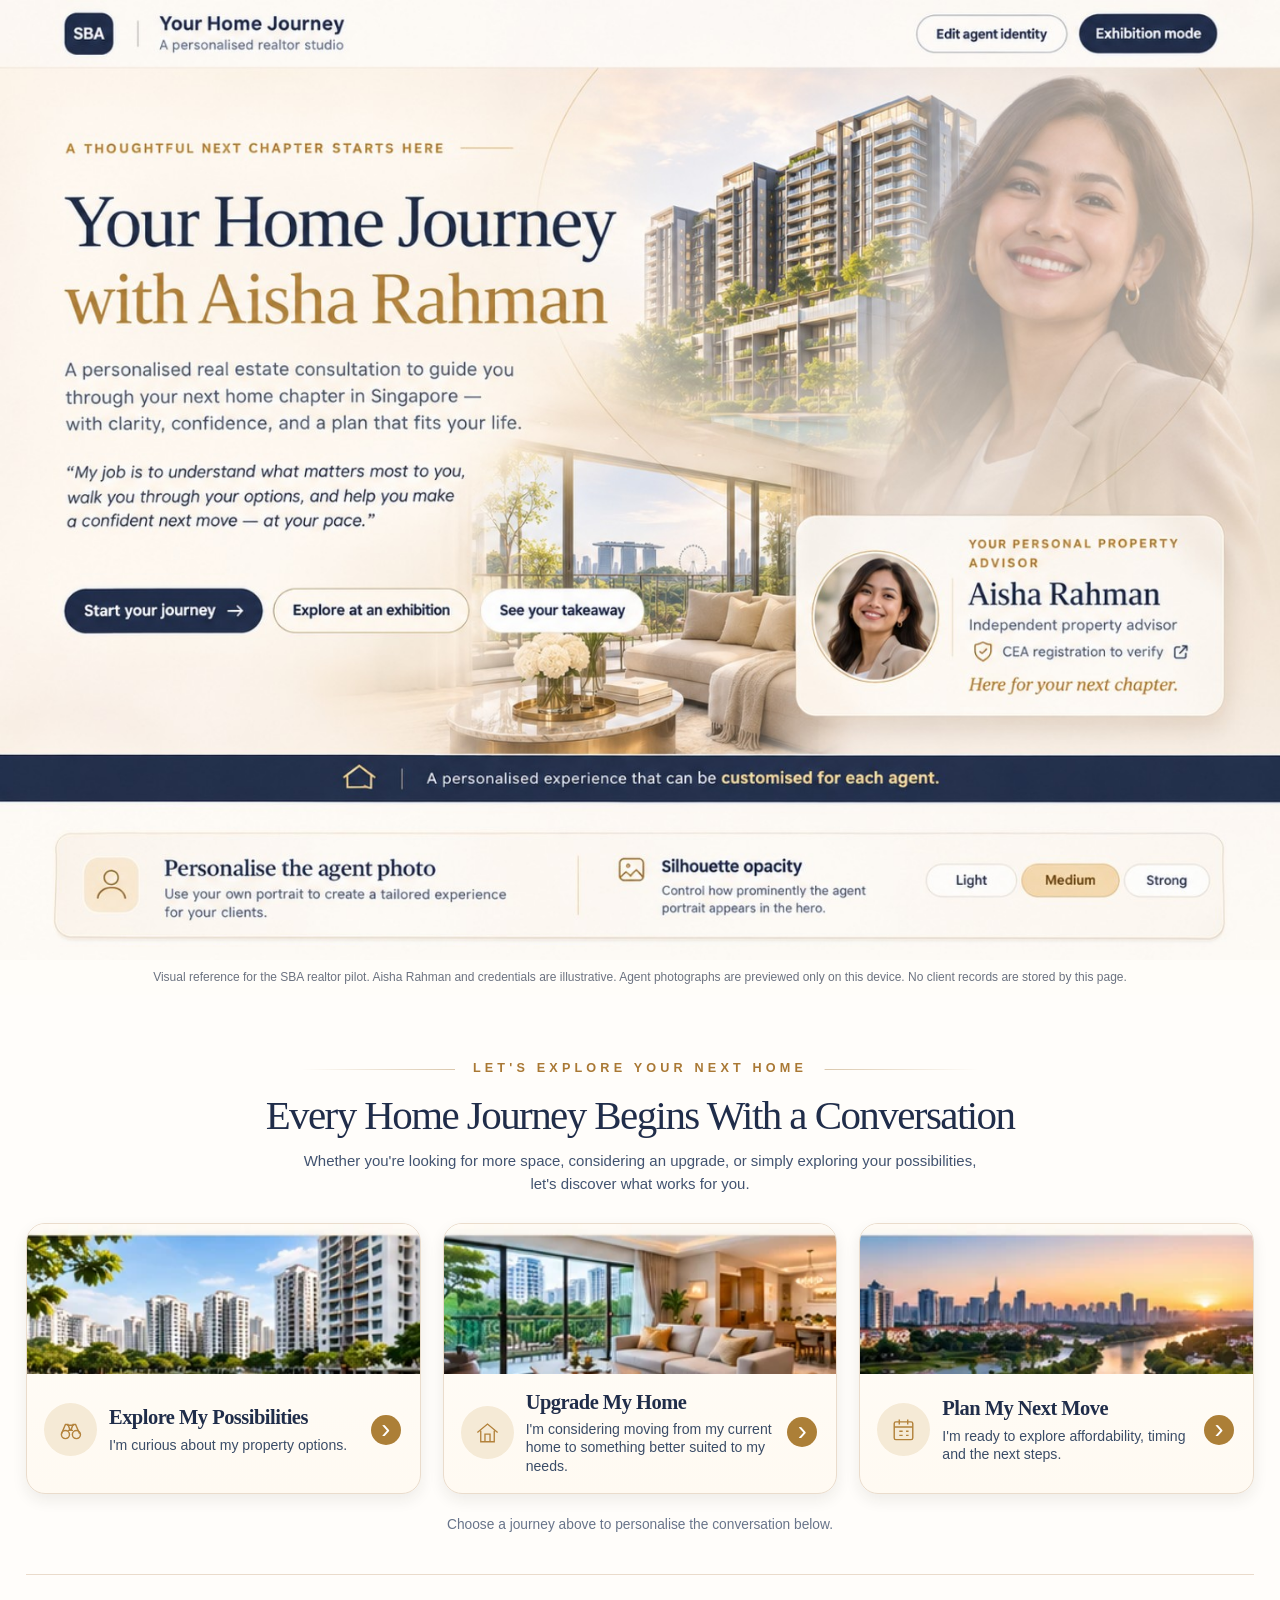
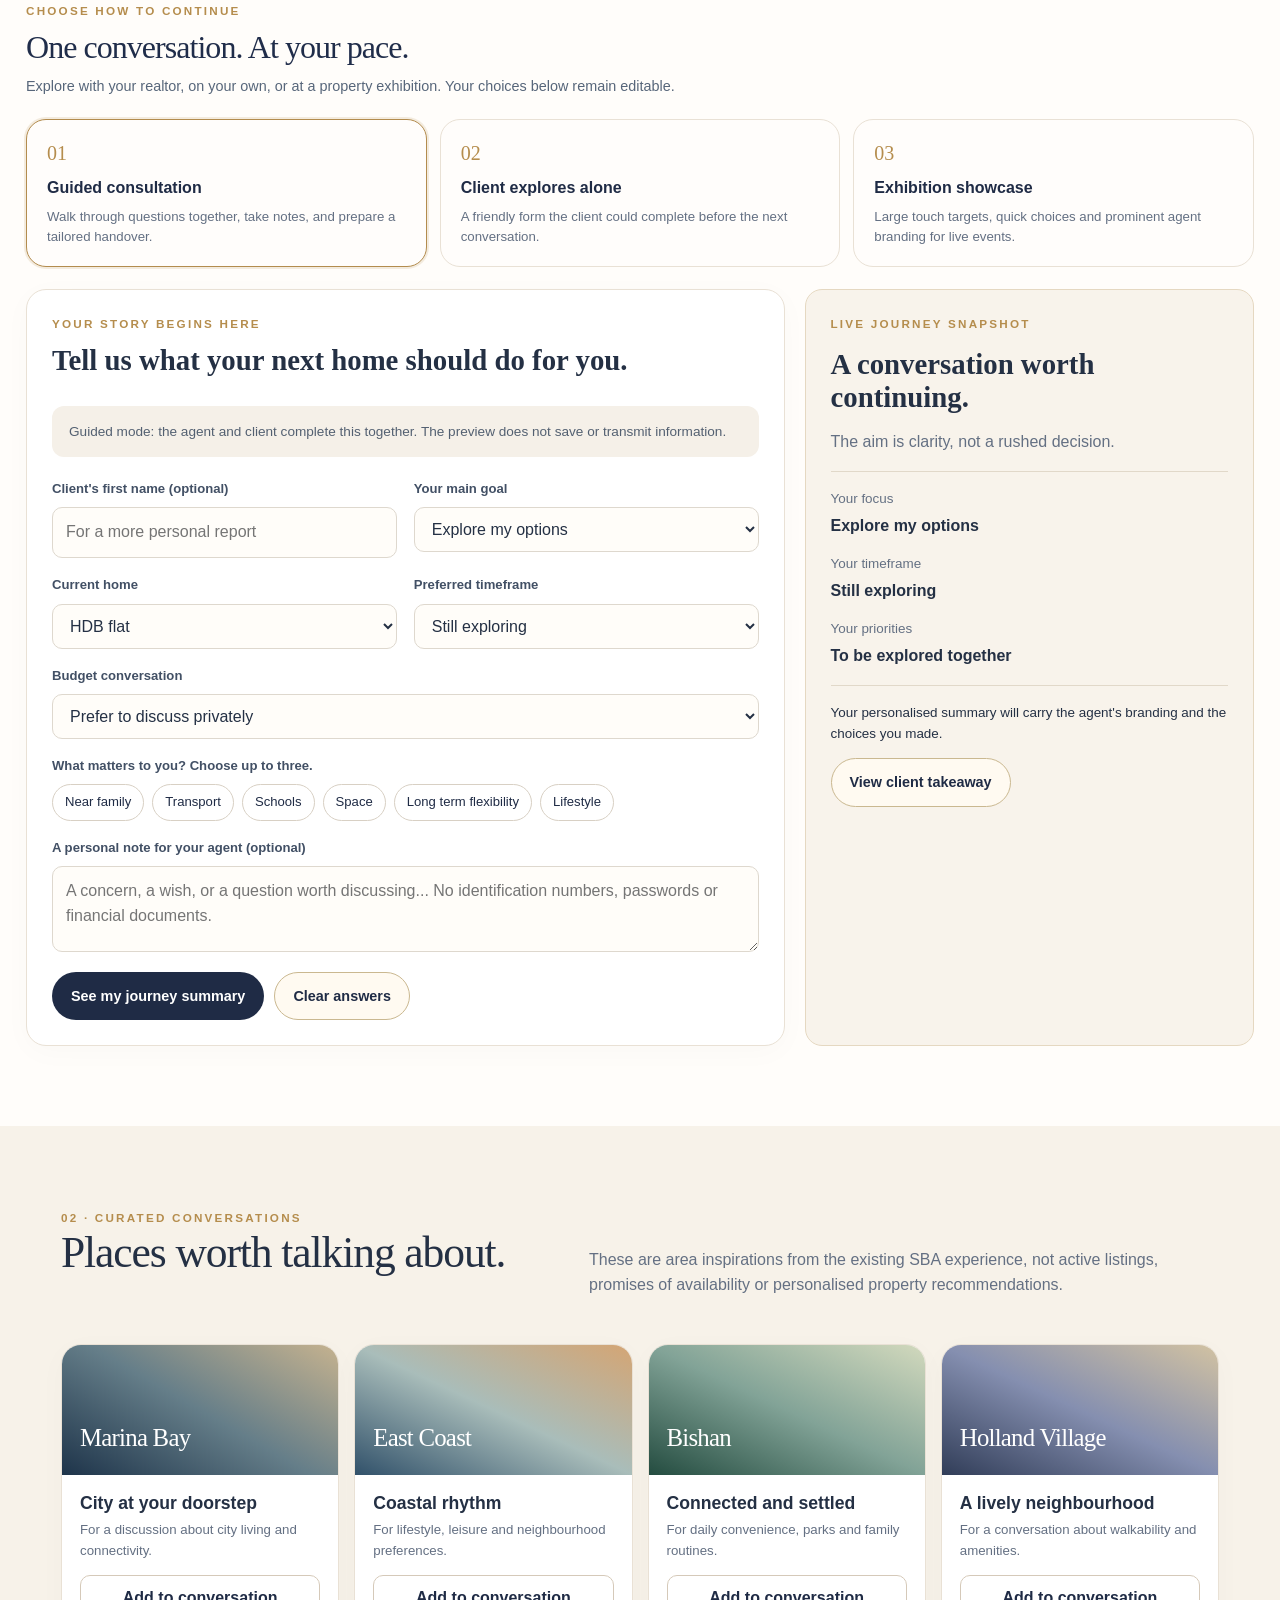
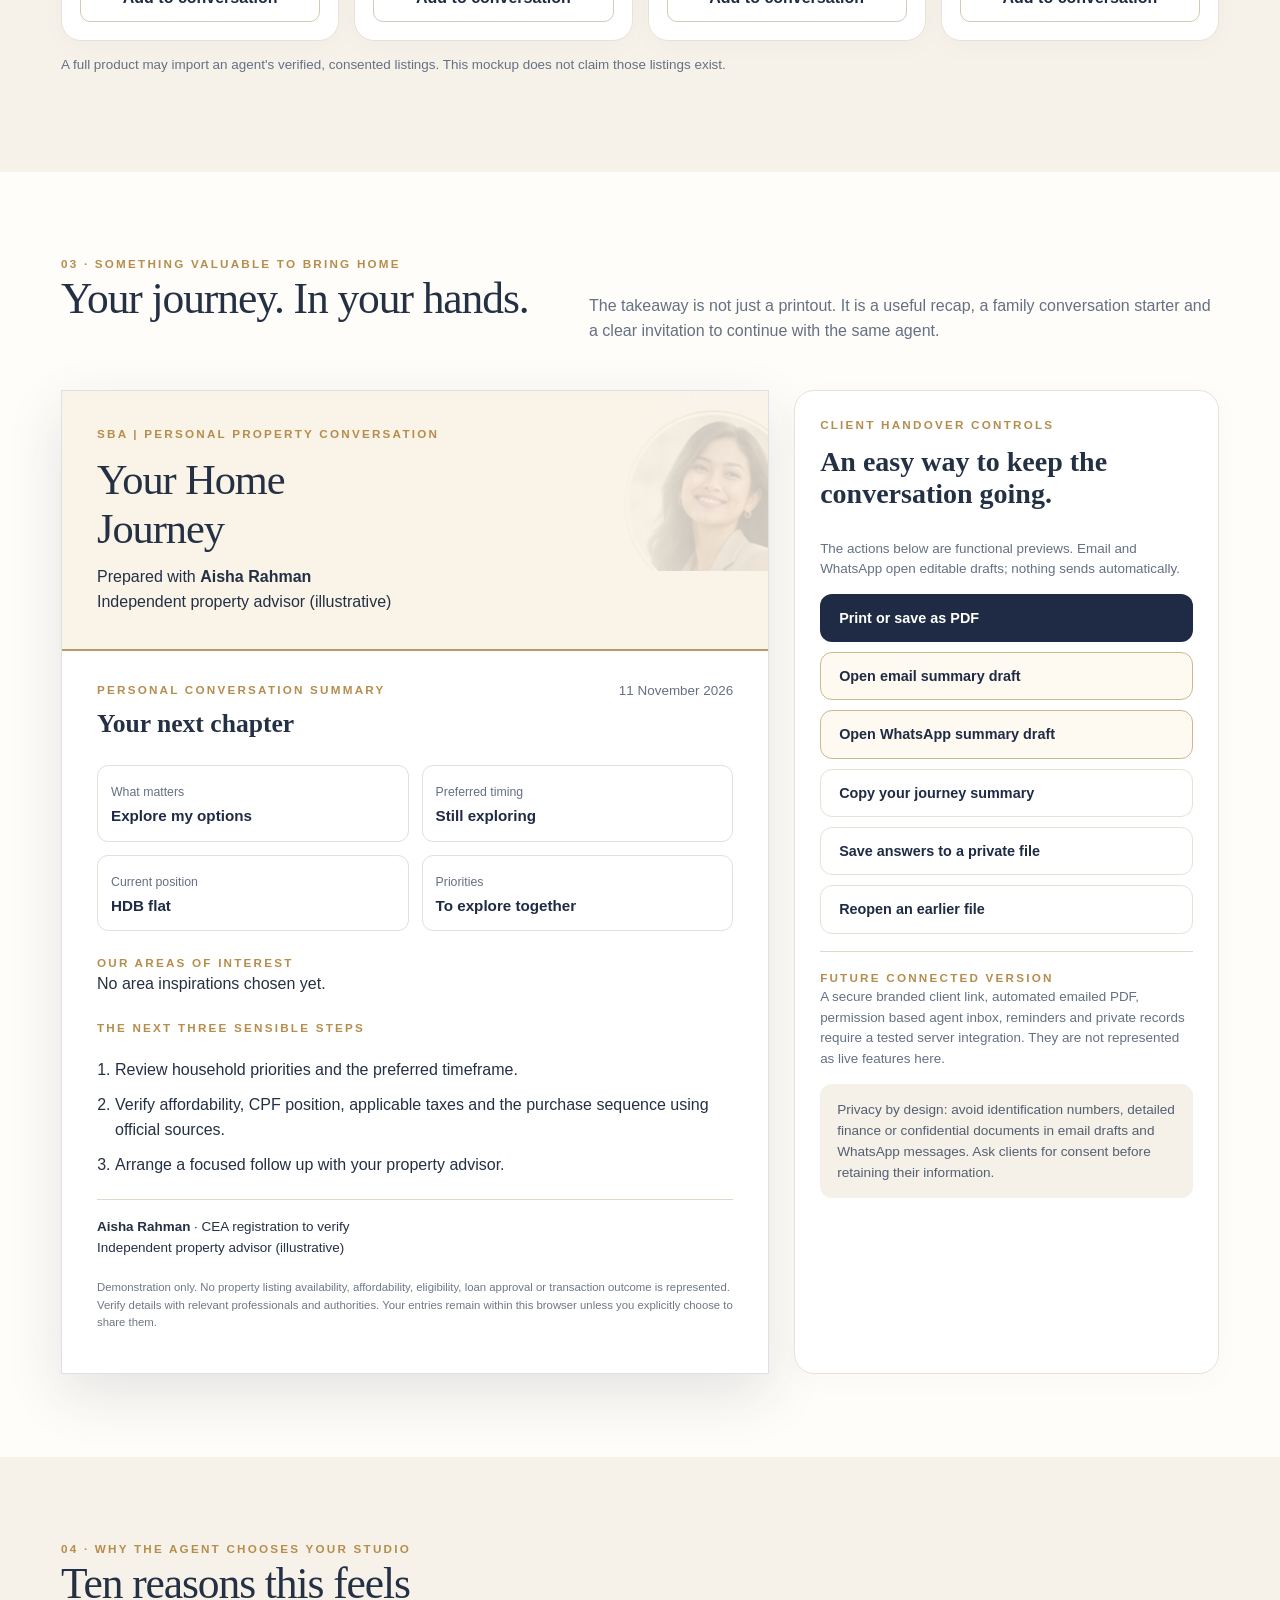
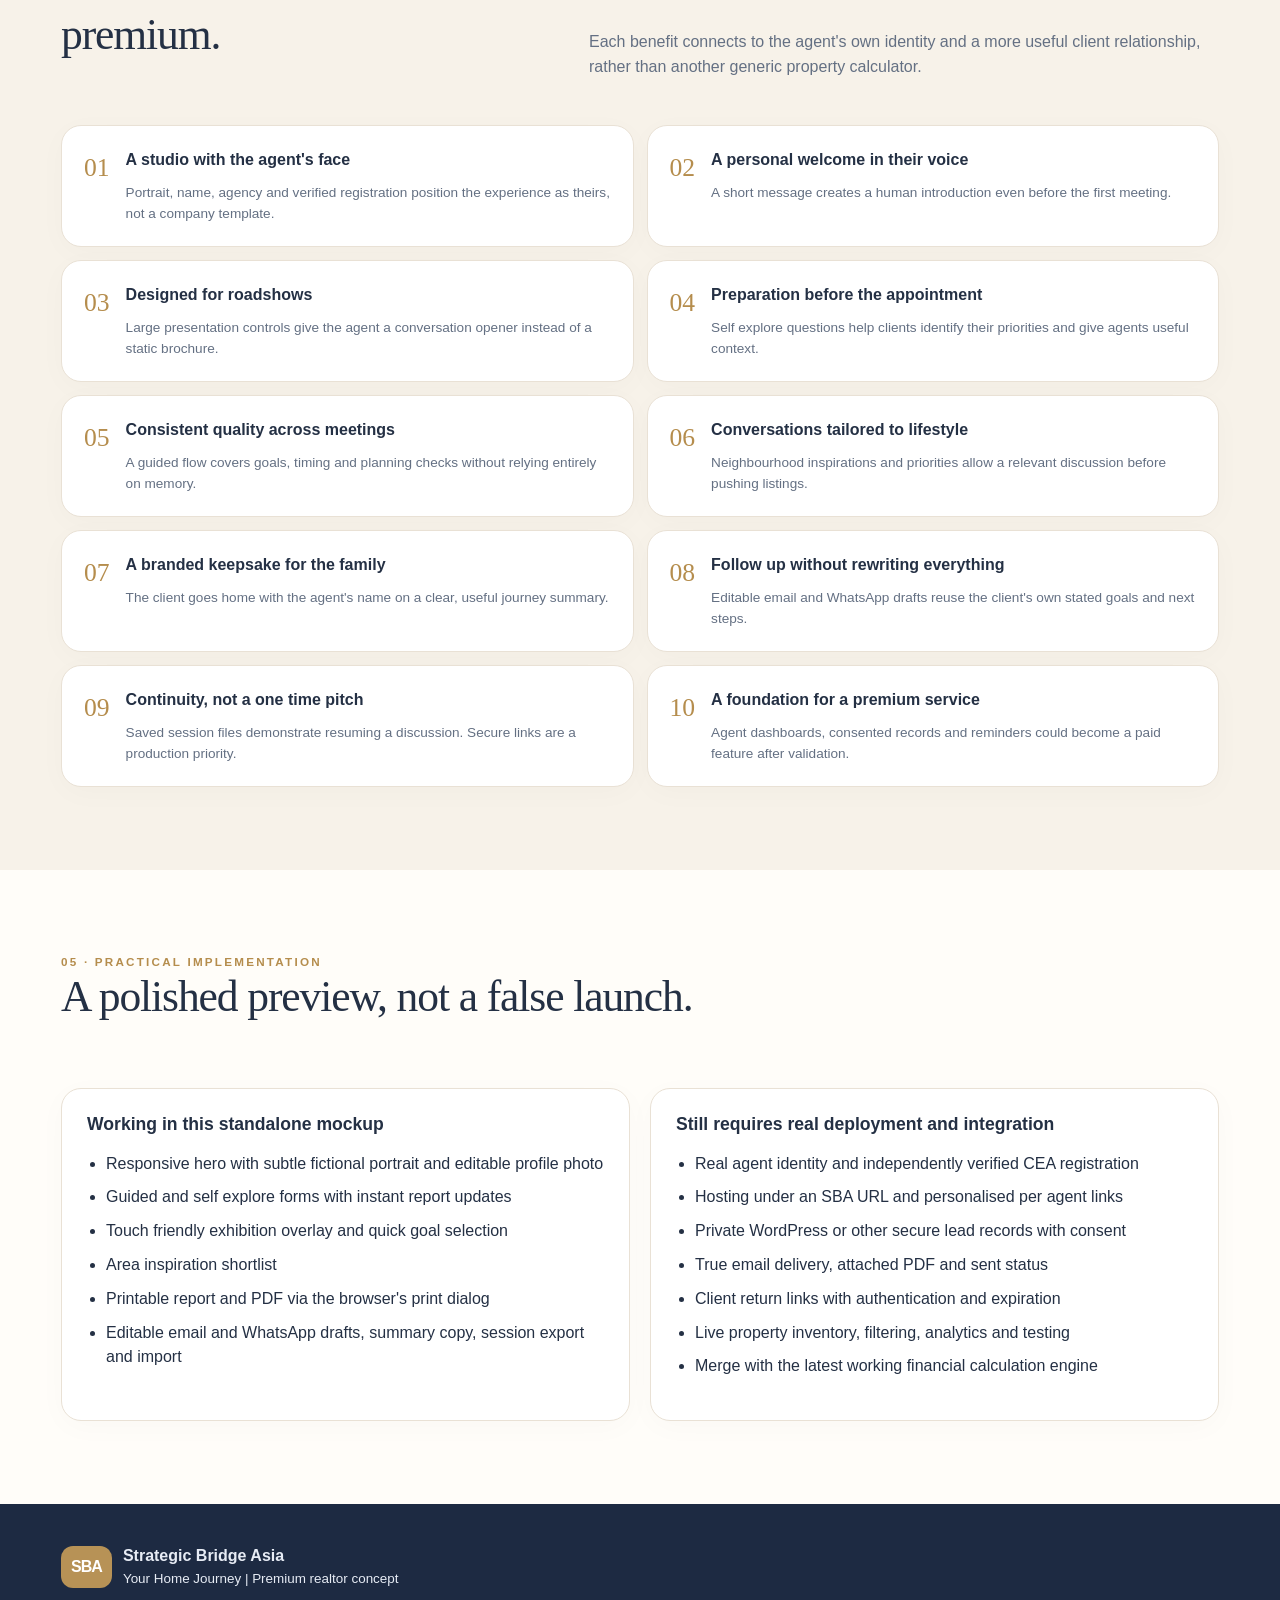
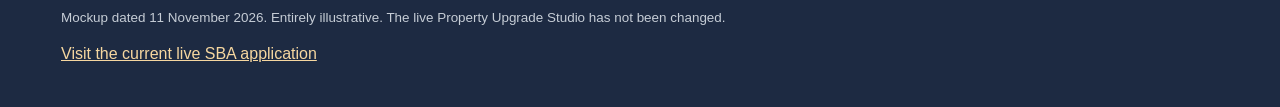
==== previews/your-home-journey-agent-feedback-12nov2026.html @ 6c042ab7 "Publish separately approved SBA realtor sections 1 and 2 agent feedback preview, no WordPress change" ====
<!DOCTYPE html>

<html lang="en">
<head>
<meta charset="utf-8"/>
<meta content="width=device-width,initial-scale=1" name="viewport"/>
<title>SBA Your Home Journey | Exact Approved First Page | Interactive Review</title>
<style>
:root{--navy:#1f2b45;--blue:#344a68;--cream:#faf4ea;--paper:#fffdf9;--gold:#b58d4d;--gray:#647083;--line:#e9e1d5;--mint:#edf3ed;--ink:#243044;--shadow:0 20px 54px rgba(33,44,62,.12)}*{box-sizing:border-box}html{scroll-behavior:smooth}body{margin:0;background:var(--paper);color:var(--ink);font-family:Inter,"Segoe UI",Arial,sans-serif;line-height:1.55}button,input,select,textarea{font:inherit}button{cursor:pointer}button:focus-visible,a:focus-visible,input:focus-visible,textarea:focus-visible{outline:3px solid #cf9c36;outline-offset:2px}a{color:inherit}h1,h2,h3,p{margin-top:0}h1,h2,h3{line-height:1.16}h1,h2,.serif{font-family:Georgia,"Times New Roman",serif}h1{font-size:clamp(2.6rem,5.5vw,5.2rem);letter-spacing:-.045em;font-weight:500;margin:14px 0 22px}h2{font-size:clamp(2rem,3.4vw,3.2rem);letter-spacing:-.025em;font-weight:500}h3{font-size:1.1rem}small{font-size:.84rem}.shell{max-width:1210px;margin:auto;padding:0 26px}.eyebrow{letter-spacing:.19em;text-transform:uppercase;font-size:.73rem;font-weight:750;color:var(--gold)}.muted{color:var(--gray)}.no-wrap{white-space:nowrap}.mini{font-size:.84rem}.header{position:sticky;z-index:40;top:0;backdrop-filter:blur(13px);background:rgba(255,252,246,.96);border-bottom:1px solid var(--line)}.header-inner{display:flex;align-items:center;gap:18px;justify-content:space-between;min-height:73px}.brand{display:flex;align-items:center;gap:11px;min-width:0}.brand-mark{border-radius:12px;background:var(--navy);color:#fff;padding:9px 10px;font-weight:850;letter-spacing:-.06em}.brand-line{font-size:.95rem;font-weight:700;color:var(--navy)}.brand-sub{font-size:.73rem;color:var(--gray)}.header-actions{display:flex;gap:8px;align-items:center;flex-wrap:wrap}.btn{padding:12px 18px;border-radius:999px;border:1px solid transparent;font-size:.9rem;font-weight:730;transition:.18s;background:var(--navy);color:#fff;text-align:center;display:inline-flex;gap:9px;align-items:center;justify-content:center;text-decoration:none}.btn:hover{transform:translateY(-1px);filter:brightness(1.09)}.btn.secondary{border-color:#cab890;color:var(--navy);background:#fffaf1}.btn.light{background:#fff;color:var(--navy);border-color:var(--line)}.btn.gold{background:#b68d4d}.btn.flat{background:transparent;color:var(--navy);border-color:var(--line)}.btn.small{padding:8px 13px;font-size:.78rem}.btn:disabled{opacity:.4;cursor:not-allowed}.hero{position:relative;overflow:hidden;background:linear-gradient(116deg,#fbf5e9 0%,#fdf7ed 52%,#f0e7d8 100%);border-bottom:1px solid #e7dbc6}.hero::before{content:"";position:absolute;right:12%;top:-260px;width:700px;height:700px;border:1px solid #d8c8a7;border-radius:100%;opacity:.6}.hero-grid{position:relative;display:grid;grid-template-columns:1.1fr .9fr;min-height:610px;align-items:center;gap:20px;padding-top:56px;padding-bottom:62px}.hero-copy{z-index:3;max-width:620px}.lead{font-size:1.16rem;color:#566276;max-width:540px;line-height:1.7}.hero-buttons{display:flex;gap:11px;flex-wrap:wrap;margin:30px 0}.hero-credentials{font-size:.8rem;color:#59677a;border-top:1px solid #e0d1b6;padding-top:19px}.portrait-stage{position:relative;min-height:500px;display:flex;align-items:end;justify-content:center}.portrait-halo{width:92%;aspect-ratio:1/1;position:absolute;inset:1% 4% auto;border-radius:50%;border:1px solid #cbb690;background:radial-gradient(circle at 55% 38%,rgba(255,255,255,.95),rgba(221,205,173,.3) 63%,transparent 68%)}.portrait-back{position:absolute;right:-40px;top:4px;width:85%;height:460px;border-radius:220px 220px 24px 24px;object-fit:cover;object-position:center 26%;opacity:.27;mix-blend-mode:multiply;mask-image:linear-gradient(to bottom,black 0%,black 52%,transparent 95%)}.agent-card{position:relative;z-index:3;width:min(360px,94%);padding:22px 22px 23px;background:rgba(255,255,255,.88);border:1px solid #f2e5d3;box-shadow:var(--shadow);border-radius:20px;display:flex;align-items:center;gap:15px;backdrop-filter:blur(6px);margin-bottom:20px}.agent-avatar{width:76px;height:76px;border-radius:50%;object-fit:cover;object-position:center 28%;border:3px solid #fff;box-shadow:0 0 0 1px #dcc49d}.card{background:#fff;border:1px solid var(--line);border-radius:20px;padding:25px;box-shadow:0 6px 30px rgba(24,33,47,.025)}.ribbon{background:var(--navy);color:#fff;text-align:center;font-size:.8rem;letter-spacing:.06em;padding:11px 15px}.ribbon b{color:#f1d5a1}.section{padding:83px 0}.section-cream{background:#f7f2e9}.section-head{display:flex;justify-content:space-between;align-items:end;gap:24px;margin-bottom:30px}.section-head p{max-width:630px}.modes{display:grid;grid-template-columns:repeat(3,1fr);gap:15px}.mode-card{min-height:183px;text-align:left;background:#fff;padding:25px;border:1px solid var(--line);border-radius:20px;color:var(--navy)}.mode-card.selected{border-color:#b38c4e;background:#fdf7ec;box-shadow:0 0 0 2px rgba(181,141,77,.16)}.mode-num{font-size:1.8rem;color:var(--gold);font-family:Georgia,serif;display:block;margin-bottom:13px}.mode-card p{font-size:.87rem;color:var(--gray);margin:10px 0 0}.workspace{display:grid;grid-template-columns:1.35fr .8fr;gap:20px;margin-top:22px}.form-grid{display:grid;grid-template-columns:1fr 1fr;gap:17px}.span-2{grid-column:1/-1}.field{display:flex;flex-direction:column;gap:8px}.field label{font-weight:720;font-size:.82rem;color:#425065}.field input,.field select,.field textarea{width:100%;background:#fffdf9;border:1px solid #ded8ce;border-radius:10px;padding:12px 13px;color:var(--ink)}textarea{resize:vertical;min-height:86px}.pills{display:flex;flex-wrap:wrap;gap:8px}.pill{border:1px solid #d8d0c4;background:#fff; border-radius:999px;padding:7px 12px;font-size:.82rem;color:var(--navy)}.pill.active{background:var(--navy);color:white;border-color:var(--navy)}.mode-note{padding:15px 17px;background:#f5f0e8;border-radius:12px;color:#536071;font-size:.85rem;margin-bottom:22px}.result-panel{background:#f8f3eb;border:1px solid #e5d8c1;border-radius:17px;padding:25px;position:sticky;top:95px}.result-panel ul{padding-left:19px}.small-divider{height:1px;background:#e1d8c9;margin:17px 0}.action-row{display:flex;gap:10px;flex-wrap:wrap;margin-top:20px}.listings{display:grid;grid-template-columns:repeat(4,1fr);gap:15px}.listing{overflow:hidden;padding:0}.listing-art{height:130px;display:flex;align-items:end;padding:18px;color:white;font-family:Georgia,serif;font-size:1.55rem;letter-spacing:-.03em}.listing:nth-child(1) .listing-art{background:linear-gradient(30deg,#1e344a,#657e89,#c5b28f)}.listing:nth-child(2) .listing-art{background:linear-gradient(25deg,#31516a,#a9bdba,#d4a574)}.listing:nth-child(3) .listing-art{background:linear-gradient(25deg,#244c40,#82a397,#d2d9bd)}.listing:nth-child(4) .listing-art{background:linear-gradient(25deg,#313d58,#858fb0,#d2c2a2)}.listing-info{padding:18px}.listing-info h3{margin-bottom:7px}.listing-info p{font-size:.83rem;color:var(--gray)}.save-area{width:100%;border:1px solid #d5c9b9;border-radius:10px;background:#fff;padding:10px;color:var(--navy);font-weight:700}.save-area.saved{background:#edf4ea;border-color:#a6c09c}.report-layout{display:grid;grid-template-columns:1.25fr .75fr;gap:25px}.report-preview{background:#fff;border:1px solid #dce1e7;box-shadow:var(--shadow);min-height:630px}.report-cover{padding:34px 35px;background:#f9f3e8;border-bottom:2px solid #b89964;position:relative;overflow:hidden}.report-cover .ghost-face{position:absolute;right:0;top:0;width:160px;height:180px;object-fit:cover;object-position:center 25%;opacity:.18;mask-image:linear-gradient(to right,transparent,black 55%)}.report-body{padding:30px 35px}.report-grid{display:grid;grid-template-columns:1fr 1fr;gap:13px;margin:17px 0}.metric{border:1px solid #e4e0d8;border-radius:11px;padding:13px}.metric b{display:block;font-size:.95rem;color:var(--navy)}.metric span{font-size:.77rem;color:var(--gray)}.steps{padding-left:18px}.steps li{padding:5px 0}.small-print{font-size:.71rem;color:#6f7785}.takeaway-actions{display:grid;gap:10px}.takeaway-actions .btn{justify-content:flex-start;border-radius:12px}.benefits{display:grid;grid-template-columns:repeat(2,1fr);gap:13px}.benefit{display:flex;gap:16px;padding:22px}.benefit-num{font-family:Georgia,serif;font-size:1.6rem;color:var(--gold)}.benefit p{font-size:.85rem;color:var(--gray);margin:9px 0 0}.status-grid{display:grid;grid-template-columns:1fr 1fr;gap:20px}.status-grid ul{padding-left:19px}.status-grid li{margin:9px 0}.footer{background:#1d2a42;color:#e7ecf5;padding:40px 0}.footer a{color:#f6d7a0}.settings{position:fixed;z-index:60;inset:0;background:rgba(19,29,42,.49);display:none;justify-content:flex-end}.settings.show{display:flex}.settings-panel{width:min(460px,100%);height:100%;overflow:auto;background:#fffaf4;padding:28px}.setting-close{float:right}.setting-note{font-size:.8rem;color:#657084}.toast{position:fixed;right:24px;bottom:24px;background:#20334e;color:#fff;padding:12px 18px;border-radius:9px;box-shadow:var(--shadow);z-index:99;max-width:340px;opacity:0;transform:translateY(10px);pointer-events:none;transition:.25s}.toast.show{opacity:1;transform:translateY(0)}.exhibition{position:fixed;z-index:90;inset:0;background:linear-gradient(115deg,#16263f,#304562);color:#fff;display:none;overflow:auto}.exhibition.show{display:block}.exhibition-inner{min-height:100vh;max-width:1320px;margin:auto;padding:35px 5vw;display:flex;flex-direction:column;justify-content:space-between;position:relative}.exhibition-top{display:flex;justify-content:space-between;align-items:center;gap:20px;z-index:2}.exhibition-main{display:grid;grid-template-columns:1.4fr .6fr;align-items:center;gap:3vw;padding:45px 0;position:relative}.exhibition h2{font-size:clamp(3rem,7vw,7rem);margin:20px 0;font-family:Georgia,serif;font-weight:500;letter-spacing:-.04em}.exhibition .exh-portrait{width:100%;max-height:620px;object-fit:cover;object-position:center 21%;border-radius:220px 220px 12px 12px;opacity:.6;mask-image:linear-gradient(to bottom,black 0%,black 65%,transparent 100%)}.exh-choices{display:grid;grid-template-columns:repeat(3,1fr);gap:12px;max-width:800px}.exh-choice{border:1px solid #c5b18e;background:rgba(255,255,255,.1);color:#fff;border-radius:13px;padding:19px 16px;text-align:left;min-height:108px;font-size:1.1rem}.exh-choice:hover{background:rgba(255,255,255,.22)}.exh-foot{font-size:.79rem;color:#dce5e9;z-index:2}.hidden{display:none!important}@media(max-width:850px){.hero-grid{grid-template-columns:1fr;gap:5px;padding-top:44px}.portrait-stage{min-height:370px}.portrait-back{height:390px;max-width:340px;right:auto}.hero-copy{max-width:none}.workspace,.report-layout,.status-grid{grid-template-columns:1fr}.result-panel{position:static}.listings{grid-template-columns:1fr 1fr}.exhibition-main{grid-template-columns:1fr 200px}.section{padding:64px 0}}@media(max-width:600px){.shell{padding:0 17px}.header-inner{padding:9px 0;min-height:60px;gap:8px}.brand-sub{display:none}.header-actions .btn.small{font-size:.72rem;padding:8px 9px}.hero-grid{padding-top:32px;padding-bottom:30px}.hero-buttons .btn{width:100%}.portrait-stage{min-height:345px}.agent-card{margin-bottom:0}.modes,.form-grid,.benefits,.report-grid,.listings{grid-template-columns:1fr}.span-2{grid-column:auto}.section-head{display:block}.card{padding:20px}.report-cover,.report-body{padding:21px}.report-preview{min-height:auto}.exhibition-main{grid-template-columns:1fr}.exhibition .exh-portrait{display:none}.exh-choices{grid-template-columns:1fr}.exhibition h2{font-size:3.25rem}.exhibition-inner{padding:22px 6vw}}@media print{.toast,.settings,.exhibition{display:none!important}body{background:#fff}.header,.hero,.ribbon,#experience,#inspirations,#why,#deployment,.footer,.takeaway-actions,.print-hide{display:none!important}#takeaway{padding:0}.shell{max-width:none;padding:0}.section-head{display:none}.report-layout{display:block}.report-preview{border:0;box-shadow:none;min-height:0}.report-body{padding:24px}.report-cover{padding:28px}.small-print{font-size:9pt}#takeaway .card{display:none}.report-preview{break-inside:avoid}.report-preview .agent-avatar{display:none}@page{size:A4;margin:12mm}}

/* SBA approved realtor first page preview (12 Nov 2026). Only welcome/branding overrides. */
:root{--agent-portrait-opacity:.35}
.header {background:rgba(255,253,250,.97)}
.header .brand-mark{border-radius:14px;padding:10px 12px}
.sba-refined{background:#fbf5ec;overflow:hidden;position:relative}
.sba-refined .sba-scene{position:absolute;inset:0 0 0 36%;background-image:linear-gradient(90deg,#fbf5ec 0%,rgba(251,245,236,.88) 13%,rgba(251,245,236,.20) 38%,rgba(251,245,236,.06) 100%),linear-gradient(0deg,rgba(251,245,236,.16),transparent 45%),url('[data-uri]');background-size:cover,cover,cover;background-position:center center,center center,center 38%;opacity:.96;z-index:0}
.sba-refined .hero-grid{z-index:1;min-height:680px;grid-template-columns:1.18fr .82fr;gap:5px;padding-top:52px;padding-bottom:70px;align-items:center}
.sba-refined .hero-copy{max-width:735px;z-index:2;padding:18px 0 0}
.sba-refined .hero-copy h1{font-size:clamp(3.15rem,5vw,4.9rem);white-space:normal;line-height:1.13;color:#1f2b45;margin:21px 0 24px}
.sba-refined .hero-copy h1 em{white-space:nowrap}
.sba-refined .lead{font-size:1.06rem;line-height:1.75;max-width:565px;color:#435a77}
.sba-refined .sba-quote{font-size:1.02rem;line-height:1.65;font-style:italic;color:#24354c;max-width:515px;margin:24px 0 22px}
.sba-refined .hero-buttons{display:flex;flex-wrap:wrap;gap:10px;margin:28px 0 0}
.sba-refined .hero-buttons .btn{font-size:.85rem;box-shadow:0 4px 10px rgba(22,36,55,.08)}
.sba-refined .sba-hint{font-size:.72rem;color:#647083;border-top:1px solid #d9c9b2;max-width:580px;display:grid;gap:3px;padding-top:15px;margin-top:28px}
.sba-refined .sba-smiling-stage{height:610px;min-height:610px;align-self:stretch;position:relative;z-index:1;display:flex;align-items:end;justify-content:flex-end}
.sba-refined .portrait-halo{width:640px;max-width:130%;top:-10px;right:-22%;left:auto;border:1px solid rgba(177,140,88,.35);background:transparent;pointer-events:none}
.sba-refined .portrait-back{width:105%;height:570px;top:-35px;right:-28%;left:auto;opacity:var(--agent-portrait-opacity);border-radius:44% 44% 10% 10%;object-fit:cover;object-position:center 30%;mix-blend-mode:normal;mask-image:radial-gradient(ellipse at 52% 43%,black 25%,rgba(0,0,0,.93) 46%,transparent 79%);-webkit-mask-image:radial-gradient(ellipse at 52% 43%,black 25%,rgba(0,0,0,.93) 46%,transparent 79%);transition:opacity .25s ease;pointer-events:none}
.sba-refined .agent-card{width:min(440px,100%);margin:0 0 0 auto;padding:22px;position:relative;background:rgba(255,253,249,.95);border:1px solid #e1cdb0;box-shadow:0 23px 48px rgba(37,44,59,.18);border-radius:20px;gap:18px;align-items:center}
.sba-refined .agent-card .agent-avatar{width:94px;height:94px;flex-shrink:0;object-position:center 30%;border:3px solid #fff;box-shadow:0 0 0 2px #c29c60}
.sba-refined .sba-card-details{flex:1;min-width:0}
.sba-refined .sba-card-name{font:400 clamp(1.5rem,2vw,2rem)/1.18 Georgia,serif;color:#202d44;margin:7px 0 5px}
.sba-refined .agent-card .eyebrow{letter-spacing:.13em;font-size:.67rem}
.sba-refined .sba-cea{font-size:.8rem;color:#4b5c72;margin-top:7px}
.sba-refined .sba-card-tag{font:italic 1.04rem Georgia,serif;color:#af7d32;margin-top:9px}
.sba-photo-toolwrap{background:#fffaf3;padding:28px 0 17px;border-bottom:1px solid #e8d8c2}
.sba-photo-toolbar{border:1px solid #e1d2bf;border-radius:20px;box-shadow:0 10px 25px rgba(42,37,27,.05);padding:20px 23px;display:grid;grid-template-columns:1fr 1fr;gap:23px;background:rgba(255,255,255,.85)}
.sba-photo-option,.sba-opacity-tool{display:flex;align-items:center;gap:15px;min-width:0}
.sba-photo-option{padding-right:18px;border-right:1px solid #dfd0bc;flex-wrap:wrap}
.sba-opacity-tool{flex-wrap:wrap}
.sba-tool-icon{font-size:1.6rem;color:#b78e4d;display:grid;place-items:center;width:50px;height:50px;border-radius:12px;background:#fff0d9;flex-shrink:0}
.sba-photo-toolbar strong{color:#1e2d47;display:block;font:400 1.22rem Georgia,serif;margin:0 0 6px}
.sba-photo-toolbar small{font-size:.76rem;display:block;color:#5f6a7c;line-height:1.55}
.sba-photo-option>div{flex:1 1 220px}
.sba-photo-option .btn{white-space:nowrap;flex-shrink:0}
.sba-opacity-tool>div:first-child{flex:1 1 240px}
.sba-opacity-buttons{display:flex;gap:5px;flex-shrink:0}
.sba-opacity-choice{font-size:.76rem;background:#fff;border:1px solid #d9cbb5;color:#283850;padding:8px 13px;border-radius:50px}
.sba-opacity-choice.active{background:#f4ddb9;border-color:#d4ae6d;color:#493613}
.sba-opacity-slider{font-size:.75rem;color:#5e697c;display:flex;align-items:center;gap:8px;flex:1 1 100%}
.sba-opacity-slider input{width:min(250px,100%);accent-color:#b78e4d}
.sba-opacity-slider output{min-width:33px;color:#273a54;font-weight:700}
.sba-preview-warning{color:#69717e;font-size:.75rem;text-align:center;padding:11px 20px 0;margin:0 auto;max-width:960px}
@media(max-width:1020px){.sba-refined .hero-grid{min-height:680px;grid-template-columns:1fr 0.8fr}.sba-refined .hero-copy h1{font-size:clamp(2.8rem,5.2vw,4.4rem)}.sba-refined .agent-card{flex-direction:column;text-align:center;width:min(310px,100%)}.sba-refined .sba-smiling-stage{min-height:600px;height:600px}.sba-refined .portrait-back{width:135%;right:-28%}.sba-photo-toolbar{grid-template-columns:1fr}.sba-photo-option{border-right:0;border-bottom:1px solid #ddcfbb;padding:0 0 18px}}
@media(max-width:700px){.sba-refined .sba-scene{inset:0;background-position:center,center,60% center;opacity:.5}.sba-refined .hero-grid{grid-template-columns:1fr;gap:0;min-height:auto;padding-top:38px;padding-bottom:35px}.sba-refined .hero-copy{padding:0}.sba-refined .hero-copy h1{font-size:clamp(2.4rem,9vw,3.65rem);margin-bottom:16px}.sba-refined .hero-copy h1 em{white-space:normal}.sba-refined .sba-quote{font-size:.92rem}.sba-refined .lead{font-size:.96rem}.sba-refined .sba-hint{margin-top:16px}.sba-refined .sba-smiling-stage{height:330px;min-height:330px;align-items:end;margin-top:8px;justify-content:center}.sba-refined .portrait-halo{width:380px;max-width:96%;right:0;top:-20px}.sba-refined .portrait-back{height:318px;width:90%;top:-14px;right:2%;object-position:center 27%}.sba-refined .agent-card{width:min(410px,100%);display:flex;flex-direction:row;gap:13px;text-align:left;padding:14px 16px;margin:0 auto;align-items:center}.sba-refined .agent-card .agent-avatar{width:76px;height:76px}.sba-refined .sba-card-name{font-size:1.35rem}.sba-refined .agent-card .eyebrow{font-size:.58rem}.sba-photo-toolbar{padding:15px}.sba-photo-option,.sba-opacity-tool{flex-wrap:wrap}.sba-refined .hero-buttons{margin-top:14px}}
@media print{.sba-photo-toolwrap{display:none!important}}

/* 12 Nov 2026: canonical user-approved visual, non-destructive standalone preview. */
.header.exact-hidden-header{display:none!important}
.exact-approved-hero{margin:0;overflow:hidden;background:#faf5ed}
.exact-approved-frame{width:100%;max-width:1536px;position:relative;margin:0 auto;line-height:0;container-type:inline-size}
.exact-approved-photo{display:block;width:100%;height:auto;aspect-ratio:4/3;object-fit:contain;object-position:center;image-rendering:auto}
.exact-hotspot{position:absolute;z-index:8;padding:0;margin:0;min-width:0;min-height:0;background:transparent;border:0;border-radius:1rem;cursor:pointer;color:transparent;outline:0;box-shadow:none;line-height:1}
.exact-hotspot:hover{outline:1px solid rgba(183,142,77,.48)}
.exact-hotspot:focus-visible{outline:3px solid #b58d4d;outline-offset:1px;background:rgba(248,230,194,.12)}
.exact-softener{pointer-events:none;position:absolute;top:6.6%;left:61%;height:47%;width:37%;background:rgba(255,252,246,1);opacity:0;mask-image:radial-gradient(ellipse at 60% 40%,black 12%,transparent 77%);z-index:2;transition:opacity .22s}
.exact-strong-overlay{pointer-events:none;position:absolute;top:7%;left:63%;width:34%;height:47%;background:rgba(106,79,57,.12);opacity:0;mask-image:radial-gradient(ellipse at 60% 44%,black 15%,transparent 73%);z-index:2;transition:opacity .22s}
.exact-custom-name{position:absolute;z-index:4;top:27.0%;left:4.6%;width:44.0%;min-height:7.2%;display:flex;align-items:center;white-space:nowrap;overflow:hidden;background:#fbf5ec;color:#b28a4c;font-family:Georgia,'Times New Roman',serif;font-size:4.7cqw;letter-spacing:-.04em;line-height:1.05}
.exact-custom-name span{margin-left:.75cqw}.exact-custom-name[hidden],.exact-custom-credential[hidden],.exact-custom-avatar[hidden],.exact-custom-silhouette[hidden],.exact-custom-portrait-bg[hidden]{display:none!important}
.exact-custom-credential{position:absolute;z-index:5;left:75.3%;top:60.4%;width:19.8%;height:12.5%;background:#fbf9f4;display:flex;flex-direction:column;align-items:flex-start;justify-content:center;gap:.32cqw;padding:.5cqw .8cqw;overflow:hidden}
.exact-custom-credential strong{display:block;color:#1d2b48;font:2.15cqw/1.15 Georgia,serif;white-space:nowrap;max-width:100%}
.exact-custom-credential small{display:block;color:#526078;font:1.20cqw/1.1 Arial,sans-serif;max-width:100%}
.exact-custom-credential em{display:block;color:#ae7d36;font:italic 1.23cqw Georgia,serif}
.exact-custom-avatar{position:absolute;z-index:5;left:63.5%;top:58.9%;width:9.4%;aspect-ratio:1/1;border-radius:50%;border:.2cqw solid #fff;outline:1px solid #b38c4e;object-fit:cover;object-position:center 22%}
.exact-custom-portrait-bg{position:absolute;z-index:3;left:64%;top:7%;width:34%;height:44%;background:rgba(250,245,238,.95);mask-image:radial-gradient(ellipse at 58% 43%,black 28%,rgba(0,0,0,.95) 51%,transparent 83%)}
.exact-custom-silhouette{position:absolute;z-index:4;left:63%;top:7%;width:36%;height:45%;border-radius:40%;object-fit:cover;object-position:center 30%;opacity:.40;mask-image:radial-gradient(ellipse at 56% 39%,black 18%,rgba(0,0,0,.8) 48%,transparent 80%);transition:opacity .2s}
.exact-mobile-access{display:none;max-width:960px;margin:14px auto;padding:12px 14px;gap:8px;flex-wrap:wrap;align-items:center;justify-content:center}
.exact-mobile-access>.btn{font-size:.84rem}
.exact-mobile-strength{display:flex;flex-wrap:wrap;align-items:center;gap:8px;margin:4px 0;font-size:.77rem}
.exact-mobile-strength button{background:#fff;border:1px solid #d8c5a7;border-radius:999px;padding:8px 12px;color:#1f2b45;font-weight:650}
.exact-mobile-strength button[aria-pressed=true]{background:#f5dcb5}
.exact-disclaimer{font:12px/1.45 Arial,sans-serif;color:#6b7280;text-align:center;padding:9px 14px;background:#fffdf9}
@media(max-width:800px){.exact-mobile-access{display:flex}.exact-approved-frame{width:100%}.exact-disclaimer{font-size:10px}}
@media(max-width:520px){.exact-mobile-access>.btn{width:100%}.exact-mobile-strength{justify-content:center}.exact-approved-photo{width:100%;height:auto}}
@media print{.exact-approved-hero{display:none!important}}

/* SBA SECTION 2: appearance approved 12 November 2026. DO NOT CHANGE APPROVED SECTION 1. */
.sba-journey-section{background:#fffdfa;padding-top:64px;padding-bottom:80px;scroll-margin-top:90px}
.sba-journey-shell{max-width:1410px}
.sba-journey-heading{text-align:center;margin:0 auto 27px;max-width:1120px}
.sba-journey-kicker{color:#a97834;font-weight:750;font-size:.79rem;letter-spacing:.33em;text-transform:uppercase;display:flex;align-items:center;justify-content:center;gap:18px;margin-bottom:13px}
.sba-journey-kicker:before,.sba-journey-kicker:after{content:'';width:clamp(28px,12vw,180px);height:1px;background:linear-gradient(90deg,transparent,#dac7ac)}
.sba-journey-kicker:after{transform:rotate(180deg)}
.sba-journey-heading h2{font:500 clamp(1.8rem,3.2vw,3.2rem)/1.13 Georgia,serif;letter-spacing:-.038em;color:#202d4a;margin:0 0 12px}
.sba-journey-heading p{font-size:clamp(.9rem,1.17vw,1.07rem);line-height:1.52;color:#425370;margin:0}
.sba-journey-grid{display:grid;grid-template-columns:repeat(3,minmax(0,1fr));gap:22px}
.sba-journey-card{text-align:left;display:flex;flex-direction:column;min-width:0;overflow:hidden;padding:0;border-radius:19px;border:1px solid #eadccc;background:linear-gradient(180deg,#fffdf9,#fffaf2);color:#202d4a;box-shadow:0 6px 15px rgba(40,35,20,.08);transition:transform .18s, box-shadow .18s, border-color .18s;cursor:pointer}
.sba-journey-card:hover{transform:translateY(-3px);box-shadow:0 12px 26px rgba(40,35,20,.12)}
.sba-journey-card[aria-pressed="true"]{border-color:#b58947;box-shadow:0 0 0 3px rgba(185,144,74,.17),0 12px 26px rgba(40,35,20,.1)}
.sba-journey-art{width:100%;height:150px;display:block;overflow:hidden;background:#e3dfd2}
.sba-journey-art img{display:block;width:100%;height:100%;object-fit:cover;object-position:center center}
.sba-journey-bottom{padding:16px 17px 18px;display:grid;grid-template-columns:53px minmax(0,1fr) 32px;align-items:center;gap:12px;min-height:114px;width:100%}
.sba-journey-icon{width:53px;height:53px;border-radius:50%;background:#f5ead6;color:#b3823b;display:grid;place-items:center;flex:none}
.sba-journey-icon svg{width:27px;height:27px}
.sba-journey-label{display:block;min-width:0}
.sba-journey-label strong{font:600 clamp(1.05rem,1.6vw,1.4rem)/1.19 Georgia,serif;letter-spacing:-.025em;display:block;margin-bottom:6px}
.sba-journey-label span{font-size:.88rem;line-height:1.3;display:block;color:#3a4c67}
.sba-journey-chevron{background:#ac7f37;color:#fff;border-radius:50%;width:30px;height:30px;display:flex;align-items:center;justify-content:center;font-size:1.7rem;line-height:1;padding-bottom:3px}
.sba-journey-status{text-align:center;color:#68748a;font-size:.86rem;margin:20px auto 0;min-height:27px}
.sba-consultation-top{border-top:1px solid #eadbcb;margin:33px 0 22px;padding-top:27px}
.sba-consultation-top h3{font:500 clamp(1.6rem,2.5vw,2.2rem)/1.2 Georgia,serif;letter-spacing:-.03em;color:#202d4a;margin:8px 0}
.sba-consultation-top p{font-size:.9rem;color:#57667a;margin-bottom:0}
.sba-journey-section .modes{gap:13px}
.sba-journey-section .mode-card{min-height:136px;padding:18px 20px;background:#fffdfb}
.sba-journey-section .mode-num{font-size:1.25rem;margin-bottom:7px}
.sba-journey-section .mode-card p{font-size:.83rem;margin-top:6px}
#sbaConsultationStart{scroll-margin-top:100px}
@media(max-width:1050px){.sba-journey-grid{gap:13px}.sba-journey-bottom{grid-template-columns:42px minmax(0,1fr) 26px;padding:13px 12px;gap:8px;min-height:126px}.sba-journey-icon{width:42px;height:42px}.sba-journey-icon svg{width:23px;height:23px}.sba-journey-chevron{width:26px;height:26px}.sba-journey-art{height:120px}.sba-journey-label span{font-size:.81rem}}
@media(max-width:720px){.sba-journey-section{padding-top:46px;padding-bottom:60px}.sba-journey-heading{margin-bottom:22px}.sba-journey-kicker{letter-spacing:.16em;font-size:.7rem;gap:10px}.sba-wide-break{display:none}.sba-journey-grid{grid-template-columns:1fr;gap:15px}.sba-journey-art{height:clamp(135px,40vw,235px)}.sba-journey-bottom{grid-template-columns:48px 1fr 28px;min-height:102px;padding:13px 15px;gap:13px}.sba-journey-icon{width:48px;height:48px}.sba-journey-label strong{font-size:1.19rem}.sba-journey-label span{font-size:.9rem}.sba-journey-chevron{width:28px;height:28px}}
@media print{.sba-journey-section{display:none!important}}
</style>
<meta content="noindex,nofollow,noarchive" name="robots"/></head>
<body>
<header class="header exact-hidden-header"><div class="shell header-inner"><div class="brand"><div class="brand-mark">SBA</div><div><div class="brand-line">Your Home Journey</div><div class="brand-sub">A personalised realtor studio | Demonstration</div></div></div><div class="header-actions"><button class="btn light small" id="editAgent">Edit agent identity</button><button class="btn small" id="topExhibition">Exhibition mode</button></div></div></header>
<section aria-label="Your Home Journey with Aisha Rahman, approved visual reference" class="exact-approved-hero" id="home">
<div class="exact-approved-frame" id="exactApprovedFrame">
<img alt="Approved Your Home Journey page: Singapore residential building, beautiful modern interior, smiling professional female realtor with translucent portrait on right, credential card, and Light Medium Strong opacity options." class="exact-approved-photo" decoding="sync" fetchpriority="high" id="sbaExactHeroImage" src="[data-uri]"/>
<div aria-hidden="true" class="exact-softener" id="exactSoftener"></div>
<div aria-hidden="true" class="exact-strong-overlay" id="exactStrongOverlay"></div>
<div class="exact-custom-name" hidden="" id="exactCustomName">with <span id="exactAgentName">Aisha Rahman</span></div>
<div class="exact-custom-credential" hidden="" id="exactCustomCredential">
<strong id="exactAgentCardName">Aisha Rahman</strong>
<small id="exactAgentCardAgency">Independent property advisor</small>
<small id="exactAgentCardCea">CEA registration to verify</small>
<em>Here for your next chapter.</em>
</div>
<img alt="Personalised agent portrait" class="exact-custom-avatar" hidden="" id="exactCustomAvatar"/>
<div aria-hidden="true" class="exact-custom-portrait-bg" hidden="" id="exactCustomPortraitBg"></div>
<img alt="Personalised translucent property agent portrait" class="exact-custom-silhouette" hidden="" id="exactCustomSilhouette"/>
<button aria-label="Edit agent identity" class="exact-hotspot" id="exactEdit" style="left:64.9%;top:1%;width:13.2%;height:5%" type="button"></button>
<button aria-label="Enter exhibition mode" class="exact-hotspot" id="exactExhibit" style="left:77.4%;top:1%;width:10.7%;height:5%" type="button"></button>
<button aria-label="Start your journey" class="exact-hotspot" data-scroll="#experience" style="left:4.2%;top:55.6%;width:15.8%;height:6.5%" type="button"></button>
<button aria-label="Explore at an exhibition" class="exact-hotspot" id="exactExhibit2" style="left:19.6%;top:55.6%;width:15.1%;height:6.5%" type="button"></button>
<button aria-label="See your takeaway" class="exact-hotspot" data-scroll="#takeaway" style="left:34.8%;top:55.6%;width:12.0%;height:6.5%" type="button"></button>
<button aria-label="Upload personalised agent photograph" class="exact-hotspot" id="exactUpload" style="left:4.7%;top:80.3%;width:37%;height:10.0%" type="button"></button>
<div aria-label="Agent portrait transparency" role="group">
<button aria-label="Light opacity" class="exact-hotspot" data-photo-strength="light" style="left:66.3%;top:81.8%;width:7%;height:5.8%" type="button"></button>
<button aria-label="Medium opacity" class="exact-hotspot" data-photo-strength="medium" style="left:73.2%;top:81.8%;width:7.9%;height:5.8%" type="button"></button>
<button aria-label="Strong opacity" class="exact-hotspot" data-photo-strength="strong" style="left:81%;top:81.8%;width:7.4%;height:5.8%" type="button"></button>
</div>
</div>
<div aria-label="Mobile accessible options" class="exact-mobile-access">
<button class="btn secondary" id="exactEditMobile" type="button">Edit agent identity</button>
<button class="btn secondary" id="exactUploadMobile" type="button">Upload agent photo</button>
<button class="btn" id="exactExhibitMobile" type="button">Exhibition mode</button>
<div class="exact-mobile-strength"><span>Silhouette transparency</span><button data-photo-strength="light" type="button">Light</button><button data-photo-strength="medium" type="button">Medium</button><button data-photo-strength="strong" type="button">Strong</button></div>
</div>
<div class="exact-disclaimer">Visual reference for the SBA realtor pilot. Aisha Rahman and credentials are illustrative. Agent photographs are previewed only on this device. No client records are stored by this page.</div>
</section>

<section class="section sba-journey-section" id="experience" aria-labelledby="sbaJourneyTitle">
<div class="shell sba-journey-shell">
<div class="sba-journey-heading"><div class="sba-journey-kicker">LET'S EXPLORE YOUR NEXT HOME</div><h2 id="sbaJourneyTitle">Every Home Journey Begins With a Conversation</h2>
<p>Whether you're looking for more space, considering an upgrade, or simply exploring your possibilities,<br class="sba-wide-break"> let's discover what works for you.</p></div>
<div class="sba-journey-grid" aria-label="Choose your property journey">
<button type="button" class="sba-journey-card" data-journey="explore" aria-pressed="false" aria-label="Explore My Possibilities. A place to begin, with no pressure to decide.">
 <span class="sba-journey-art"><img src="[data-uri]" alt="Illustrative Singapore home and neighbourhood imagery" loading="lazy" decoding="async"></span>
 <span class="sba-journey-bottom"><span class="sba-journey-icon"><svg aria-hidden="true" viewBox="0 0 32 32" fill="none" stroke="currentColor" stroke-width="1.7"><circle cx="10" cy="22" r="4.8"/><circle cx="23" cy="22" r="4.8"/><path d="M5.3 21 10 10h3l2.5 7M26.8 21 22 10h-3l-2.5 7M12 11h8M13 17h6"/></svg></span><span class="sba-journey-label"><strong>Explore My Possibilities</strong><span>I'm curious about my property options.</span></span><span class="sba-journey-chevron" aria-hidden="true">&#8250;</span></span>
 </button>
<button type="button" class="sba-journey-card" data-journey="upgrade" aria-pressed="false" aria-label="Upgrade My Home. Explore space, lifestyle and an upgrade that fits.">
 <span class="sba-journey-art"><img src="[data-uri]" alt="Illustrative Singapore home and neighbourhood imagery" loading="lazy" decoding="async"></span>
 <span class="sba-journey-bottom"><span class="sba-journey-icon"><svg aria-hidden="true" viewBox="0 0 32 32" fill="none" stroke="currentColor" stroke-width="1.6"><path d="M4 16 16 6l12 10M8 14v13h16V14M13 27v-9h6v9"/></svg></span><span class="sba-journey-label"><strong>Upgrade My Home</strong><span>I'm considering moving from my current home to something better suited to my needs.</span></span><span class="sba-journey-chevron" aria-hidden="true">&#8250;</span></span>
 </button>
<button type="button" class="sba-journey-card" data-journey="plan" aria-pressed="false" aria-label="Plan My Next Move. Turn your thoughts into a practical conversation.">
 <span class="sba-journey-art"><img src="[data-uri]" alt="Illustrative Singapore home and neighbourhood imagery" loading="lazy" decoding="async"></span>
 <span class="sba-journey-bottom"><span class="sba-journey-icon"><svg aria-hidden="true" viewBox="0 0 32 32" fill="none" stroke="currentColor" stroke-width="1.7"><rect x="5" y="7" width="22" height="21" rx="2"/><path d="M5 13h22M11 4v6M21 4v6M11 18h4M19 18h3M11 23h4M19 23h3"/></svg></span><span class="sba-journey-label"><strong>Plan My Next Move</strong><span>I'm ready to explore affordability, timing and the next steps.</span></span><span class="sba-journey-chevron" aria-hidden="true">&#8250;</span></span>
 </button></div>
<div class="sba-journey-status" id="sbaJourneyStatus" role="status" aria-live="polite">Choose a journey above to personalise the conversation below.</div>
<div class="sba-consultation-top"><div><div class="eyebrow">Choose how to continue</div><h3>One conversation. At your pace.</h3><p>Explore with your realtor, on your own, or at a property exhibition. Your choices below remain editable.</p></div></div>
<div class="modes"><button class="mode-card selected" data-mode="guided"><span class="mode-num">01</span><b>Guided consultation</b><p>Walk through questions together, take notes, and prepare a tailored handover.</p></button><button class="mode-card" data-mode="self"><span class="mode-num">02</span><b>Client explores alone</b><p>A friendly form the client could complete before the next conversation.</p></button><button class="mode-card" data-mode="exhibition"><span class="mode-num">03</span><b>Exhibition showcase</b><p>Large touch targets, quick choices and prominent agent branding for live events.</p></button></div><div id="sbaConsultationStart" tabindex="-1"></div><div class="workspace"><div class="card"><div class="eyebrow">Your story begins here</div><h3 id="formTitle" style="font-family:Georgia,serif;font-size:1.8rem;margin-top:11px">Tell us what your next home should do for you.</h3><div class="mode-note" id="modeNote">Guided mode: the agent and client complete this together. The preview does not save or transmit information.</div><div class="form-grid"><div class="field"><label for="clientName">Client's first name (optional)</label><input id="clientName" maxlength="75" placeholder="For a more personal report"/></div><div class="field"><label for="goal">Your main goal</label><select id="goal"><option value="Explore my options">Explore my options</option><option value="Upgrade my home">Upgrade my home</option><option value="Move closer to family">Move closer to family</option><option value="Find more room to grow">Find more room to grow</option><option value="Right size for the next chapter">Right size for the next chapter</option><option value="Understand affordability">Understand affordability</option></select></div><div class="field"><label for="currentHome">Current home</label><select id="currentHome"><option value="HDB flat">HDB flat</option><option value="Condominium">Condominium</option><option value="Landed property">Landed property</option><option value="First home buyer">First home buyer</option><option value="Prefer not to say">Prefer not to say</option></select></div><div class="field"><label for="timeline">Preferred timeframe</label><select id="timeline"><option value="Still exploring">Still exploring</option><option value="Within 6 months">Within 6 months</option><option value="6 to 12 months">6 to 12 months</option><option value="More than 12 months">More than 12 months</option></select></div><div class="field span-2"><label for="budget">Budget conversation</label><select id="budget"><option value="Prefer to discuss privately">Prefer to discuss privately</option><option value="Need an affordability review first">Need an affordability review first</option><option value="Have a comfortable range in mind">Have a comfortable range in mind</option></select></div><div class="field span-2"><label>What matters to you? Choose up to three.</label><div class="pills" id="priorities"><button class="pill" data-priority="Near family" type="button">Near family</button><button class="pill" data-priority="Transport" type="button">Transport</button><button class="pill" data-priority="Schools" type="button">Schools</button><button class="pill" data-priority="Space" type="button">Space</button><button class="pill" data-priority="Long term flexibility" type="button">Long term flexibility</button><button class="pill" data-priority="Lifestyle" type="button">Lifestyle</button></div></div><div class="field span-2"><label for="notes">A personal note for your agent (optional)</label><textarea id="notes" maxlength="360" placeholder="A concern, a wish, or a question worth discussing... No identification numbers, passwords or financial documents."></textarea></div></div><div class="action-row"><button class="btn" data-scroll="#takeaway">See my journey summary</button><button class="btn secondary" id="clearInputs">Clear answers</button></div></div><aside class="result-panel"><div class="eyebrow">Live journey snapshot</div><h3 style="font-family:Georgia,serif;font-size:1.8rem;margin:15px 0">A conversation worth continuing.</h3><p class="muted">The aim is clarity, not a rushed decision.</p><div class="small-divider"></div><p class="mini muted" style="margin-bottom:4px">Your focus</p><b id="miniGoal">Explore my options</b><p class="mini muted" style="margin:15px 0 4px">Your timeframe</p><b id="miniTimeline">Still exploring</b><p class="mini muted" style="margin:15px 0 4px">Your priorities</p><b id="miniPriorities">To be explored together</b><div class="small-divider"></div><p class="mini">Your personalised summary will carry the agent's branding and the choices you made.</p><button class="btn secondary" data-scroll="#takeaway">View client takeaway</button></aside></div></div></section>
<section class="section section-cream" id="inspirations"><div class="shell"><div class="section-head"><div><div class="eyebrow">02 · Curated conversations</div><h2>Places worth talking about.</h2></div><p class="muted">These are area inspirations from the existing SBA experience, not active listings, promises of availability or personalised property recommendations.</p></div><div class="listings"><div class="card listing" data-area="Marina Bay"><div class="listing-art">Marina Bay</div><div class="listing-info"><h3>City at your doorstep</h3><p>For a discussion about city living and connectivity.</p><button class="save-area" data-area="Marina Bay">Add to conversation</button></div></div><div class="card listing" data-area="East Coast"><div class="listing-art">East Coast</div><div class="listing-info"><h3>Coastal rhythm</h3><p>For lifestyle, leisure and neighbourhood preferences.</p><button class="save-area" data-area="East Coast">Add to conversation</button></div></div><div class="card listing" data-area="Bishan"><div class="listing-art">Bishan</div><div class="listing-info"><h3>Connected and settled</h3><p>For daily convenience, parks and family routines.</p><button class="save-area" data-area="Bishan">Add to conversation</button></div></div><div class="card listing" data-area="Holland Village"><div class="listing-art">Holland Village</div><div class="listing-info"><h3>A lively neighbourhood</h3><p>For a conversation about walkability and amenities.</p><button class="save-area" data-area="Holland Village">Add to conversation</button></div></div></div><p class="mini muted" style="margin-top:14px">A full product may import an agent's verified, consented listings. This mockup does not claim those listings exist.</p></div></section>
<section class="section" id="takeaway"><div class="shell"><div class="section-head"><div><div class="eyebrow">03 · Something valuable to bring home</div><h2>Your journey. In your hands.</h2></div><p class="muted">The takeaway is not just a printout. It is a useful recap, a family conversation starter and a clear invitation to continue with the same agent.</p></div><div class="report-layout"><article class="report-preview" id="clientReport"><div class="report-cover"><img alt="Illustrative smiling professional realtor photo. Replace with agent consented photo." class="ghost-face agent-photo" src="[data-uri]"/><div class="eyebrow">SBA | Personal property conversation</div><h2 style="max-width:400px;font-size:2.65rem;margin:12px 0">Your Home<br/>Journey</h2><p style="margin:0;max-width:360px">Prepared with <b data-agent-name="">Aisha Rahman</b><br/><span data-agency="">Independent property advisor (illustrative)</span></p></div><div class="report-body"><div style="display:flex;justify-content:space-between;align-items:flex-start;gap:10px"><div><div class="eyebrow">Personal conversation summary</div><h3 id="reportGreeting" style="font-family:Georgia,serif;font-size:1.6rem;margin:10px 0">Your next chapter</h3></div><div class="mini muted" id="reportDate" style="text-align:right">11 Nov 2026</div></div><div class="report-grid"><div class="metric"><span>What matters</span><b id="reportGoal">Explore my options</b></div><div class="metric"><span>Preferred timing</span><b id="reportTiming">Still exploring</b></div><div class="metric"><span>Current position</span><b id="reportHome">HDB flat</b></div><div class="metric"><span>Priorities</span><b id="reportPriorities">To explore together</b></div></div><div class="eyebrow" style="margin-top:23px">Our areas of interest</div><p id="reportAreas">No area inspirations chosen yet.</p><div class="eyebrow" style="margin-top:22px">The next three sensible steps</div><ol class="steps"><li>Review household priorities and the preferred timeframe.</li><li>Verify affordability, CPF position, applicable taxes and the purchase sequence using official sources.</li><li>Arrange a focused follow up with your property advisor.</li></ol><p class="mini" id="reportPersonalNote"></p><div class="small-divider"></div><div class="mini"><b data-agent-name="">Aisha Rahman</b> · <span data-cea="">CEA registration to verify</span><br/><span data-agency="">Independent property advisor (illustrative)</span></div><p class="small-print" style="margin-top:20px">Demonstration only. No property listing availability, affordability, eligibility, loan approval or transaction outcome is represented. Verify details with relevant professionals and authorities. Your entries remain within this browser unless you explicitly choose to share them.</p></div></article><div class="card"><div class="eyebrow">Client handover controls</div><h3 style="font-family:Georgia,serif;font-size:1.75rem;margin-top:12px">An easy way to keep the conversation going.</h3><p class="muted mini">The actions below are functional previews. Email and WhatsApp open editable drafts; nothing sends automatically.</p><div class="takeaway-actions"><button class="btn" id="printReport">Print or save as PDF</button><button class="btn secondary" id="emailReport">Open email summary draft</button><button class="btn secondary" id="whatsappReport">Open WhatsApp summary draft</button><button class="btn light" id="copyReport">Copy your journey summary</button><button class="btn light" id="saveSession">Save answers to a private file</button><button class="btn light" id="loadSession">Reopen an earlier file</button><input accept=".json,application/json" class="hidden" id="loadFile" type="file"/></div><div class="small-divider"></div><div class="eyebrow">Future connected version</div><p class="mini muted">A secure branded client link, automated emailed PDF, permission based agent inbox, reminders and private records require a tested server integration. They are not represented as live features here.</p><div class="mode-note">Privacy by design: avoid identification numbers, detailed finance or confidential documents in email drafts and WhatsApp messages. Ask clients for consent before retaining their information.</div></div></div></div></section>
<section class="section section-cream" id="why"><div class="shell"><div class="section-head"><div><div class="eyebrow">04 · Why the agent chooses your studio</div><h2>Ten reasons this feels premium.</h2></div><p class="muted">Each benefit connects to the agent's own identity and a more useful client relationship, rather than another generic property calculator.</p></div><div class="benefits"><div class="card benefit"><span class="benefit-num">01</span><div><b>A studio with the agent's face</b><p>Portrait, name, agency and verified registration position the experience as theirs, not a company template.</p></div></div><div class="card benefit"><span class="benefit-num">02</span><div><b>A personal welcome in their voice</b><p>A short message creates a human introduction even before the first meeting.</p></div></div><div class="card benefit"><span class="benefit-num">03</span><div><b>Designed for roadshows</b><p>Large presentation controls give the agent a conversation opener instead of a static brochure.</p></div></div><div class="card benefit"><span class="benefit-num">04</span><div><b>Preparation before the appointment</b><p>Self explore questions help clients identify their priorities and give agents useful context.</p></div></div><div class="card benefit"><span class="benefit-num">05</span><div><b>Consistent quality across meetings</b><p>A guided flow covers goals, timing and planning checks without relying entirely on memory.</p></div></div><div class="card benefit"><span class="benefit-num">06</span><div><b>Conversations tailored to lifestyle</b><p>Neighbourhood inspirations and priorities allow a relevant discussion before pushing listings.</p></div></div><div class="card benefit"><span class="benefit-num">07</span><div><b>A branded keepsake for the family</b><p>The client goes home with the agent's name on a clear, useful journey summary.</p></div></div><div class="card benefit"><span class="benefit-num">08</span><div><b>Follow up without rewriting everything</b><p>Editable email and WhatsApp drafts reuse the client's own stated goals and next steps.</p></div></div><div class="card benefit"><span class="benefit-num">09</span><div><b>Continuity, not a one time pitch</b><p>Saved session files demonstrate resuming a discussion. Secure links are a production priority.</p></div></div><div class="card benefit"><span class="benefit-num">10</span><div><b>A foundation for a premium service</b><p>Agent dashboards, consented records and reminders could become a paid feature after validation.</p></div></div></div></div></section>
<section class="section" id="deployment"><div class="shell"><div class="section-head"><div><div class="eyebrow">05 · Practical implementation</div><h2>A polished preview, not a false launch.</h2></div></div><div class="status-grid"><div class="card"><h3>Working in this standalone mockup</h3><ul><li>Responsive hero with subtle fictional portrait and editable profile photo</li><li>Guided and self explore forms with instant report updates</li><li>Touch friendly exhibition overlay and quick goal selection</li><li>Area inspiration shortlist</li><li>Printable report and PDF via the browser's print dialog</li><li>Editable email and WhatsApp drafts, summary copy, session export and import</li></ul></div><div class="card"><h3>Still requires real deployment and integration</h3><ul><li>Real agent identity and independently verified CEA registration</li><li>Hosting under an SBA URL and personalised per agent links</li><li>Private WordPress or other secure lead records with consent</li><li>True email delivery, attached PDF and sent status</li><li>Client return links with authentication and expiration</li><li>Live property inventory, filtering, analytics and testing</li><li>Merge with the latest working financial calculation engine</li></ul></div></div></div></section>
<footer class="footer"><div class="shell"><div class="brand"><div class="brand-mark" style="background:#b79256">SBA</div><div><b>Strategic Bridge Asia</b><div class="mini">Your Home Journey | Premium realtor concept</div></div></div><p class="mini" style="color:#c6cdd6;margin-top:18px">Mockup dated 11 November 2026. Entirely illustrative. The live Property Upgrade Studio has not been changed.</p><a href="https://strategicbridgeasia.com/property-upgrade-studio/" rel="noopener" target="_blank">Visit the current live SBA application</a></div></footer>
<div class="settings" id="settings"><div class="settings-panel"><button class="btn light small setting-close" id="closeSettings">Close</button><div class="eyebrow">Realtor identity editor</div><h2 style="margin-top:12px">Make it yours.</h2><p class="setting-note">Preview controls only. Your details and photograph stay in the current browser tab unless you deliberately export them. Replace illustrative credentials before sharing publicly.</p><div class="field"><label for="agentName">Realtor name</label><input id="agentName" maxlength="70" value="Aisha Rahman"/></div><div class="field" style="margin-top:15px"><label for="agentAgency">Agency or team</label><input id="agentAgency" maxlength="95" value="Independent property advisor (illustrative)"/></div><div class="field" style="margin-top:15px"><label for="agentCea">Verified CEA registration</label><input id="agentCea" maxlength="45" placeholder="Leave blank until verified" value=""/></div><div class="field" style="margin-top:15px"><label for="agentEmail">Business email (optional)</label><input id="agentEmail" maxlength="100" placeholder="agent@example.com" type="email"/></div><div class="field" style="margin-top:15px"><label for="agentPhone">Business WhatsApp country code and number (optional)</label><input id="agentPhone" inputmode="numeric" maxlength="22" placeholder="65xxxxxxxx" type="tel"/></div><div class="field" style="margin-top:15px"><label for="agentWelcome">Your welcome line</label><textarea id="agentWelcome" maxlength="260">My job is to help you see your options clearly, at your pace. We will plan your next move together.</textarea></div><div class="field" style="margin-top:15px"><label for="agentPhotoInput">Upload an agent portrait (image file)</label><input accept="image/jpeg,image/png,image/webp" id="agentPhotoInput" type="file"/></div><div class="mode-note" style="margin-top:19px">A real agent should confirm their profile details, photo rights, and the applicable agency or advertising requirements before publication.</div><button class="btn" id="applyAgent" style="width:100%;margin-top:6px">Apply to this preview</button></div></div>
<div aria-label="Exhibition preview" aria-modal="true" class="exhibition" id="exhibition" role="dialog"><div class="exhibition-inner"><div class="exhibition-top"><div><div class="eyebrow" style="color:#d9b978">SBA | Exhibition experience</div><div style="font-weight:750;font-size:1.1rem">Your Home Journey <span style="color:#d5b17d">with <span data-agent-name="">Aisha Rahman</span></span></div></div><button class="btn light" id="closeExhibition">Exit exhibition</button></div><div class="exhibition-main"><div><div class="eyebrow" style="color:#f3d69e">What matters in your next home?</div><h2>Let's make<br/>the next move<br/>meaningful.</h2><p style="font-size:1.2rem;color:#dfe8f0;max-width:650px">Choose one starting point. We can explore it together in just a few taps.</p><div class="exh-choices"><button class="exh-choice" data-exh-goal="Find more room to grow">More space for family</button><button class="exh-choice" data-exh-goal="Move closer to family">Closer to people I love</button><button class="exh-choice" data-exh-goal="Understand affordability">A clearer financial picture</button></div></div><img alt="Illustrative smiling professional realtor photo. Replace with agent consented photo." class="exh-portrait agent-photo" src="[data-uri]"/></div><div class="exh-foot">Large screen preview · Fictional realtor photograph · No information sent or saved · Escape to exit</div></div></div>
<div aria-live="polite" class="toast" id="toast" role="status"></div>
<script>
(()=>{'use strict';
const $=id=>document.getElementById(id);
const fields=['clientName','goal','currentHome','timeline','budget','notes'];
const selected=new Set(), areas=new Set();
let photoURL='';
const sampleDate='11 November 2026';
const txt=(id)=>($(id)?.value||'').trim();
const agentName=()=>txt('agentName')||'Your Realtor';
const normal=s=>String(s??'').replace(/[\u0000-\u001f]/g,' ').slice(0,1000);
function toast(s){const n=$('toast');n.textContent=s;n.classList.add('show');setTimeout(()=>n.classList.remove('show'),3200)}
function setText(id,s){const e=$(id);if(e)e.textContent=s}
function update(){const goal=txt('goal'),timeline=txt('timeline'),name=txt('clientName');setText('miniGoal',goal);setText('miniTimeline',timeline);setText('miniPriorities',selected.size?[...selected].join(' · '):'To be explored together');setText('reportGreeting',name?`${name}'s next chapter`:'Your next chapter');setText('reportDate',sampleDate);setText('reportGoal',goal);setText('reportTiming',timeline);setText('reportHome',txt('currentHome'));setText('reportPriorities',selected.size?[...selected].join(' · '):'To explore together');setText('reportAreas',areas.size?[...areas].join(' · '):'No area inspirations chosen yet.');const note=txt('notes');setText('reportPersonalNote',note?'A note to discuss: '+note:'');}
function updateAgent(){const name=agentName(),agency=txt('agentAgency')||'Agency details pending',cea=txt('agentCea')?'CEA: '+txt('agentCea'):'CEA registration to verify';document.querySelectorAll('[data-agent-name]').forEach(e=>e.textContent=name);document.querySelectorAll('[data-agency]').forEach(e=>e.textContent=agency);document.querySelectorAll('[data-cea]').forEach(e=>e.textContent=cea);setText('welcomeText','“'+(txt('agentWelcome')||'Let us make your next home decision clearer, together.')+'”');if(photoURL){document.querySelectorAll('.agent-photo').forEach(e=>e.src=photoURL)}setText('formTitle',window.currentMode==='self'?`Welcome to ${name}'s personal home journey.`:'Tell us what your next home should do for you.');}
function changeMode(mode){if(mode==='exhibition'){openExhibition();return;}window.currentMode=mode;document.querySelectorAll('.mode-card').forEach(e=>e.classList.toggle('selected',e.dataset.mode===mode));setText('modeNote',mode==='self'?`Client self explore preview: answer at your pace, then send an editable summary to ${agentName()}. A secure client web link is not yet deployed.`:'Guided mode: the agent and client complete this together. The preview does not save or transmit information.');updateAgent();}
function openExhibition(){$('exhibition').classList.add('show');document.body.style.overflow='hidden';$('closeExhibition').focus()}
function closeExhibition(){$('exhibition').classList.remove('show');document.body.style.overflow='';$('topExhibition').focus()}
function note(){const name=txt('clientName'),pr=selected.size?[...selected].join(', '):'To be discussed',ar=areas.size?[...areas].join(', '):'Not yet selected';return [`YOUR HOME JOURNEY WITH ${agentName()}`,name?`Client first name: ${name}`:'Client: not entered',`Goal: ${txt('goal')}`,`Current home: ${txt('currentHome')}`,`Timeframe: ${txt('timeline')}`,`Budget conversation: ${txt('budget')}`,`Priorities: ${pr}`,`Area inspirations: ${ar}`,txt('notes')?`Personal note: ${txt('notes')}`:null,'Next steps: clarify priorities; independently verify affordability and housing requirements; arrange an agent follow up.','Illustrative consultation only. No approval or property availability represented.'].filter(Boolean).join('\n')}
function download(name,data,type){const blob=new Blob([data],{type});const url=URL.createObjectURL(blob);const a=document.createElement('a');a.href=url;a.download=name;document.body.appendChild(a);a.click();a.remove();setTimeout(()=>URL.revokeObjectURL(url),2000)}
const encodeState=()=>({version:1,values:Object.fromEntries(fields.map(k=>[k,txt(k)])),priorities:[...selected],areas:[...areas]});
function hydrate(raw){if(!raw||raw.version!==1||!raw.values||typeof raw.values!=='object')throw Error('Unsupported session file');fields.forEach(k=>{if(typeof raw.values[k]==='string'&&$(k)){if($(k).tagName==='SELECT' && ![...$(k).options].some(o=>o.value===raw.values[k]))return;$(k).value=raw.values[k].slice(0,400)}});selected.clear();(Array.isArray(raw.priorities)?raw.priorities:[]).filter(x=>typeof x==='string').slice(0,3).forEach(x=>selected.add(x));document.querySelectorAll('[data-priority]').forEach(e=>e.classList.toggle('active',selected.has(e.dataset.priority)));areas.clear();(Array.isArray(raw.areas)?raw.areas:[]).filter(x=>typeof x==='string').slice(0,4).forEach(x=>areas.add(x));document.querySelectorAll('.save-area').forEach(e=>{const v=areas.has(e.dataset.area);e.classList.toggle('saved',v);e.textContent=v?'Added to conversation':'Add to conversation'});update()}
function toMail(){const dest=txt('agentEmail');const body=note();const subject=`Home journey summary${txt('clientName')?' from '+txt('clientName'):''}`;window.location.href='mailto:'+encodeURIComponent(dest)+'?subject='+encodeURIComponent(subject)+'&body='+encodeURIComponent(body);toast('Your email app may open an editable draft. Nothing was sent by this demo.')}
function toWhatsapp(){const phone=txt('agentPhone').replace(/\D/g,'');const body=note();const url='https://wa.me/'+(phone||'')+'?text='+encodeURIComponent(body);window.open(url,'_blank','noopener,noreferrer');toast('WhatsApp may open an editable draft. Review it before sending.')}
function copyNote(){const s=note();if(navigator.clipboard&&window.isSecureContext){navigator.clipboard.writeText(s).then(()=>toast('Summary copied.'),()=>fallbackCopy(s))}else fallbackCopy(s)}
function fallbackCopy(s){const a=document.createElement('textarea');a.value=s;a.style.position='fixed';a.style.opacity='0';document.body.appendChild(a);a.select();try{document.execCommand('copy');toast('Summary copied.')}catch{toast('Copy is restricted here; use the email draft.')}a.remove()}
document.querySelectorAll('[data-scroll]').forEach(b=>b.addEventListener('click',()=>document.querySelector(b.dataset.scroll)?.scrollIntoView({behavior:'smooth'})));
document.querySelectorAll('.mode-card').forEach(b=>b.addEventListener('click',()=>changeMode(b.dataset.mode)));
document.querySelectorAll('[data-mode="exhibition"]').forEach(b=>b.addEventListener('click',openExhibition));
$('topExhibition').addEventListener('click',openExhibition);$('closeExhibition').addEventListener('click',closeExhibition);document.addEventListener('keydown',e=>{if(e.key==='Escape'&&$('exhibition').classList.contains('show'))closeExhibition();if(e.key==='Escape'&&$('settings').classList.contains('show'))$('settings').classList.remove('show')});
document.querySelectorAll('[data-exh-goal]').forEach(b=>b.addEventListener('click',()=>{$('goal').value=b.dataset.exhGoal;update();closeExhibition();changeMode('guided');$('experience').scrollIntoView({behavior:'smooth'});toast('Goal added to your guided consultation.')}));
fields.forEach(k=>$(k).addEventListener('input',update));document.querySelectorAll('[data-priority]').forEach(b=>b.addEventListener('click',()=>{const val=b.dataset.priority;if(selected.has(val))selected.delete(val);else{if(selected.size>=3)return toast('Choose up to three priorities.');selected.add(val)}b.classList.toggle('active',selected.has(val));update()}));
document.querySelectorAll('.save-area').forEach(b=>b.addEventListener('click',()=>{const area=b.dataset.area;if(areas.has(area))areas.delete(area);else areas.add(area);const saved=areas.has(area);b.textContent=saved?'Added to conversation':'Add to conversation';b.classList.toggle('saved',saved);update()}));
$('clearInputs').addEventListener('click',()=>{fields.forEach(k=>{if($(k).tagName==='SELECT')$(k).selectedIndex=0;else $(k).value=''});selected.clear();areas.clear();document.querySelectorAll('.pill').forEach(b=>b.classList.remove('active'));document.querySelectorAll('.save-area').forEach(b=>{b.textContent='Add to conversation';b.classList.remove('saved')});update();toast('Client answers cleared from this preview.')});
$('editAgent').addEventListener('click',()=>{$('settings').classList.add('show');$('agentName').focus()});$('closeSettings').addEventListener('click',()=>{$('settings').classList.remove('show')});$('settings').addEventListener('click',e=>{if(e.target===$('settings'))$('settings').classList.remove('show')});$('applyAgent').addEventListener('click',()=>{updateAgent();$('settings').classList.remove('show');toast('Agent identity applied to this preview. Not published online.')});
$('agentPhotoInput').addEventListener('change',e=>{const f=e.target.files?.[0];if(!f)return;if(!f.type.startsWith('image/')||f.size>7*1024*1024){toast('Please select an image under 7 MB.');return}const r=new FileReader();r.onload=()=>{photoURL=r.result;updateAgent();toast('Photo shown locally in this preview.')};r.readAsDataURL(f)});
$('printReport').addEventListener('click',()=>window.print());$('emailReport').addEventListener('click',toMail);$('whatsappReport').addEventListener('click',toWhatsapp);$('copyReport').addEventListener('click',copyNote);
$('saveSession').addEventListener('click',()=>{download('My_Home_Journey_Answers.json',JSON.stringify(encodeState(),null,2),'application/json');toast('Session file saved. Keep it private.')});$('loadSession').addEventListener('click',()=>$('loadFile').click());$('loadFile').addEventListener('change',async e=>{const f=e.target.files?.[0];if(!f)return;if(f.size>100000)return toast('File too large.');try{hydrate(JSON.parse(await f.text()));toast('Your saved answers have been restored.')}catch{toast('Unable to read this session file.')}e.target.value=''});
update();updateAgent();
})();
</script>


<script>
// The original downstream property consultation JavaScript remains unmodified.
// This script makes hotspots on the exact approved first-page image interactive.
(() => {
  'use strict';
  const el=id=>document.getElementById(id);
  const frame=el('exactApprovedFrame');
  const asset=el('sbaExactHeroImage');
  let mode='medium',customPhoto='';
  const get=(id,fallback)=>{const v=el(id)?.value?.trim();return v||fallback};
  const strength=(m)=>{
    if(!['light','medium','strong'].includes(m))return;
    mode=m; frame.setAttribute('data-strength',m);
    el('exactSoftener').style.opacity=m==='light'?'.35':'0';
    el('exactStrongOverlay').style.opacity=m==='strong'?'1':'0';
    if(customPhoto)el('exactCustomSilhouette').style.opacity=m==='light'?'.18':m==='medium'?'.36':'.65';
    document.querySelectorAll('[data-photo-strength]').forEach(b=>b.setAttribute('aria-pressed',String(b.getAttribute('data-photo-strength')===m)));
  };
  const sync=()=>{
    const name=get('agentName','Aisha Rahman');
    const agency=get('agentAgency','Independent property advisor');
    const cea=get('agentCea','CEA registration to verify');
    const personalized=name!=='Aisha Rahman'||agency!=='Independent property advisor (illustrative)'||cea!=='CEA registration to verify';
    for(const id of ['exactCustomName','exactCustomCredential'])el(id).hidden=!personalized;
    el('exactAgentName').textContent=name;
    el('exactAgentCardName').textContent=name;
    el('exactAgentCardAgency').textContent=agency;
    el('exactAgentCardCea').textContent=cea.startsWith('CEA')?cea:'CEA: '+cea;
    if(customPhoto){for(const id of ['exactCustomAvatar','exactCustomSilhouette']){el(id).src=customPhoto;el(id).hidden=false;}el('exactCustomPortraitBg').hidden=false;}
    strength(mode);
  };
  const openSettings=()=>el('editAgent')?.click();
  const exhibition=()=>el('topExhibition')?.click();
  el('exactEdit').addEventListener('click',openSettings);
  el('exactEditMobile').addEventListener('click',openSettings);
  el('exactExhibit').addEventListener('click',exhibition);
  el('exactExhibit2').addEventListener('click',exhibition);
  el('exactExhibitMobile').addEventListener('click',exhibition);
  el('exactUpload').addEventListener('click',()=>el('agentPhotoInput')?.click());
  el('exactUploadMobile').addEventListener('click',()=>el('agentPhotoInput')?.click());
  document.querySelectorAll('[data-photo-strength]').forEach(btn=>btn.addEventListener('click',()=>strength(btn.getAttribute('data-photo-strength'))));
  el('applyAgent')?.addEventListener('click',()=>setTimeout(sync,0));
  el('agentPhotoInput')?.addEventListener('change',e=>{
    const f=e.target.files?.[0];
    if(!f||!f.type.startsWith('image/')||f.size>7*1024*1024)return;
    const reader=new FileReader();reader.onload=()=>{customPhoto=reader.result;sync()};reader.readAsDataURL(f);
  });
  strength('medium');
  // By default the first page remains byte-for-byte the approved image.
  // Personalisation overlays appear only after the user changes the sample details.
})();
</script>

<script>
/* SBA Section 2: approved visual journey cards; data remains in local browser preview. */
(()=>{'use strict';
const paths={explore:{goal:'Explore my options',message:'Explore My Possibilities selected. Discover your priorities below.'},upgrade:{goal:'Upgrade my home',message:'Upgrade My Home selected. Tell us about your current home and priorities below.'},plan:{goal:'Understand affordability',message:'Plan My Next Move selected. Start with affordability and your preferred timeline below.'}};
const cards=[...document.querySelectorAll('.sba-journey-card')],status=document.getElementById('sbaJourneyStatus'),goal=document.getElementById('goal'),budget=document.getElementById('budget');
if(!cards.length||!goal||!status)return;
cards.forEach(card=>card.addEventListener('click',()=>{
 const key=card.dataset.journey,d=paths[key];if(!d)return;
 cards.forEach(c=>c.setAttribute('aria-pressed',String(c===card)));
 goal.value=d.goal;goal.dispatchEvent(new Event('input',{bubbles:true}));
 if(key==='plan'&&budget){budget.value='Need an affordability review first';budget.dispatchEvent(new Event('input',{bubbles:true}));}
 status.textContent=d.message;
 document.getElementById('sbaConsultationStart')?.scrollIntoView({behavior:'smooth',block:'start'});
}));
document.getElementById('clearInputs')?.addEventListener('click',()=>{cards.forEach(c=>c.setAttribute('aria-pressed','false'));status.textContent='Choose a journey above to personalise the conversation below.'});
})();
</script>
</body>
</html>
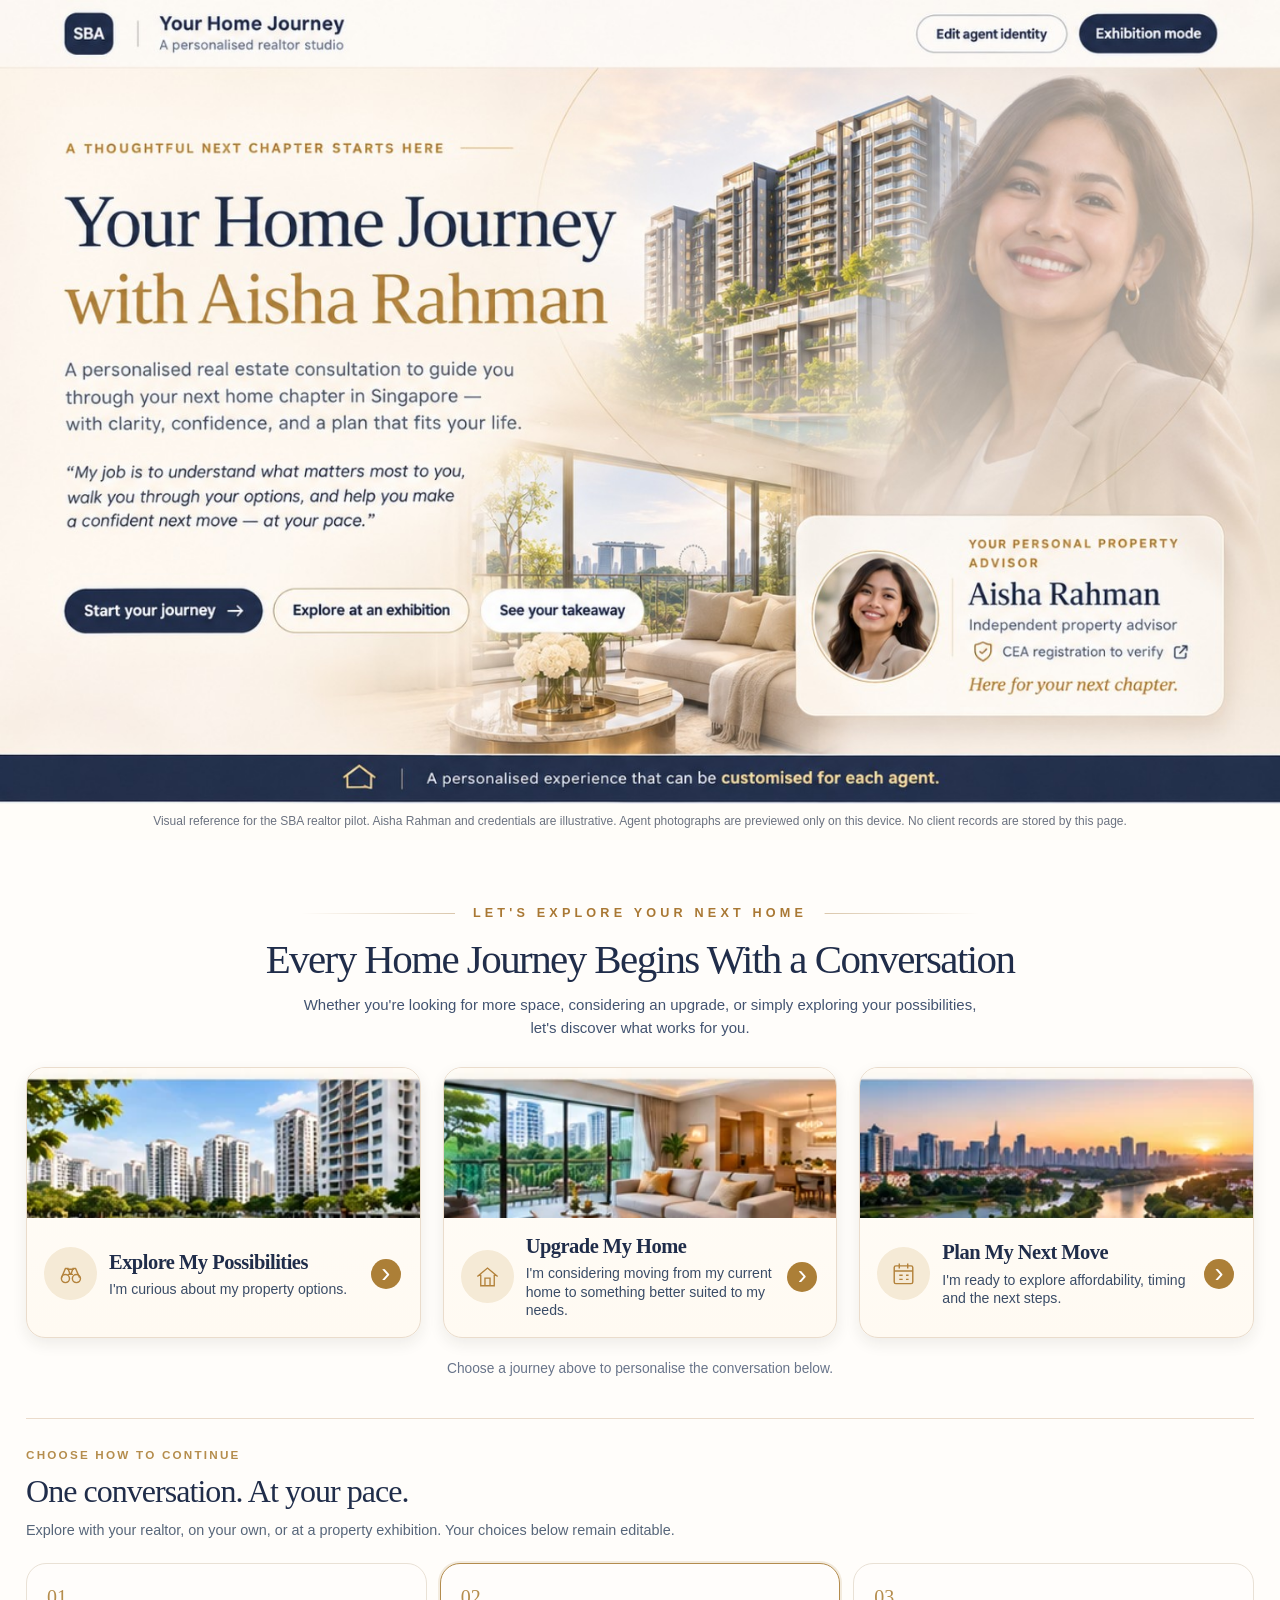
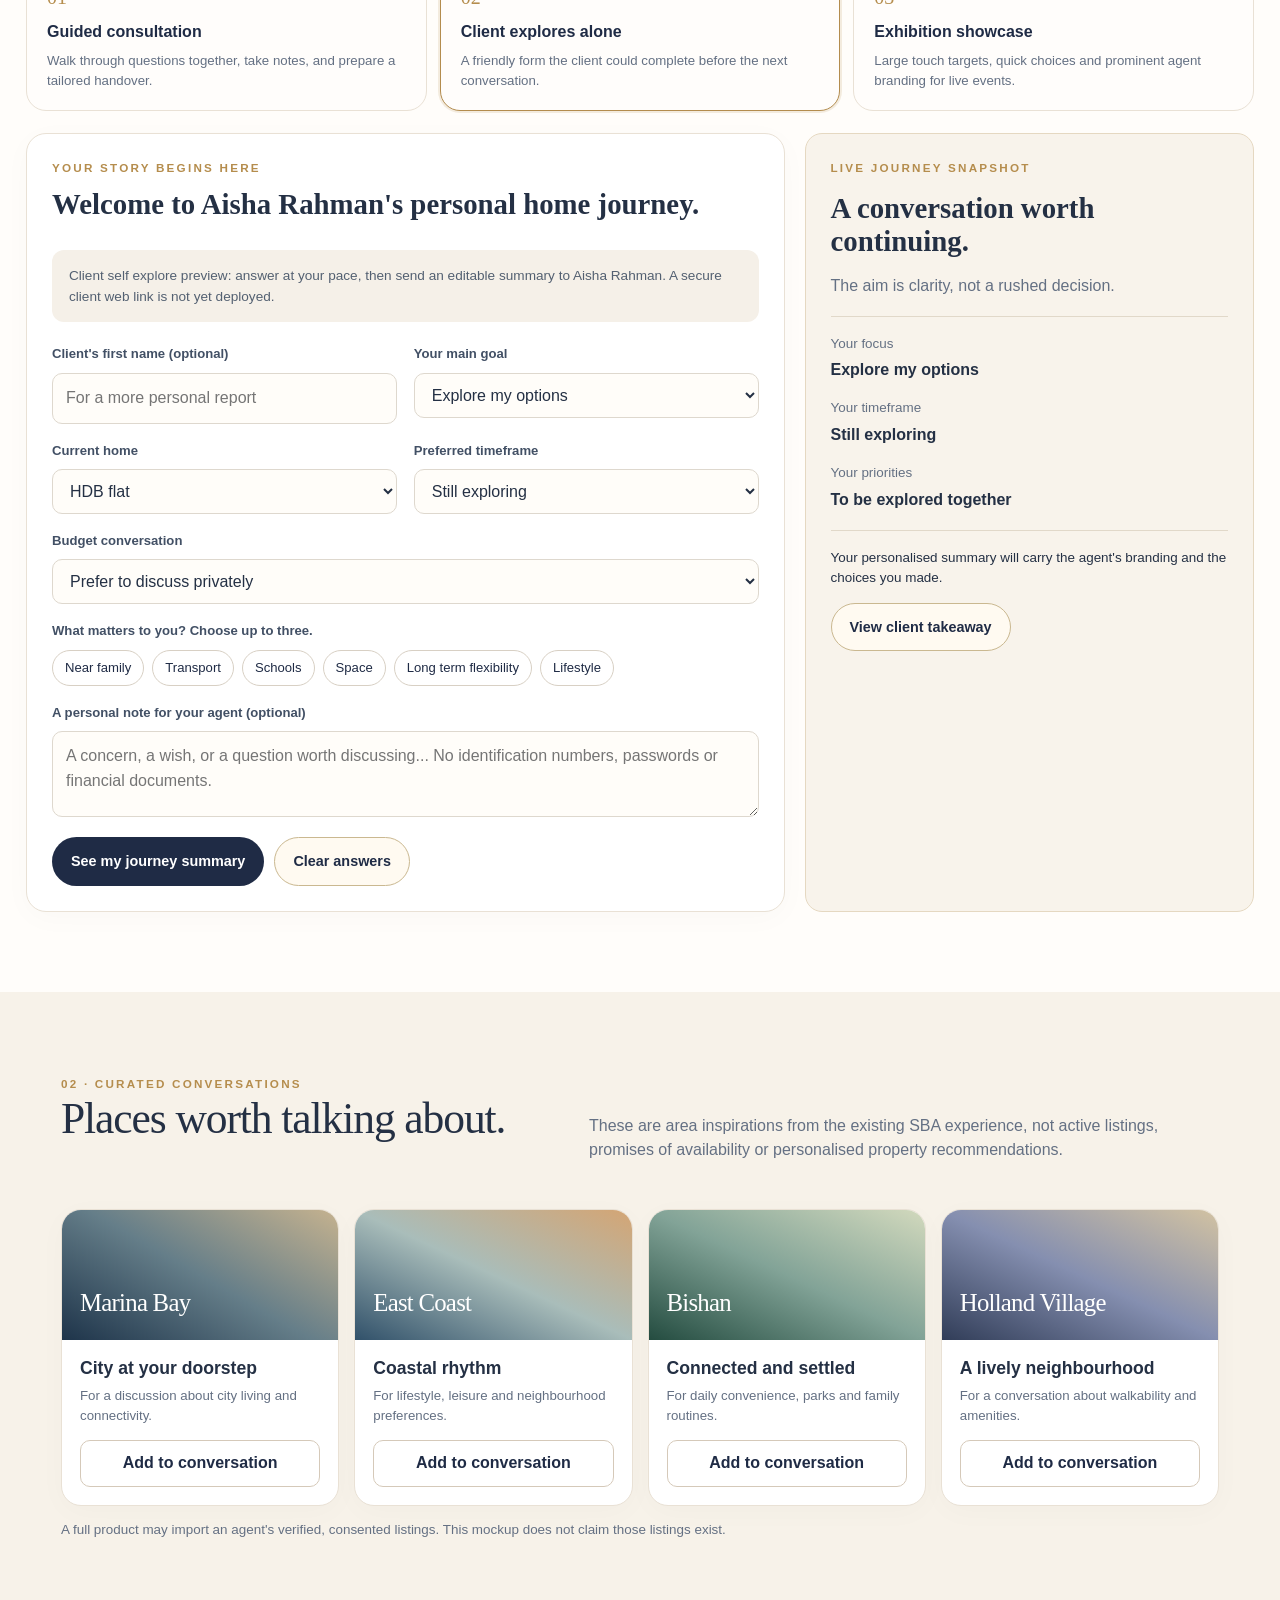
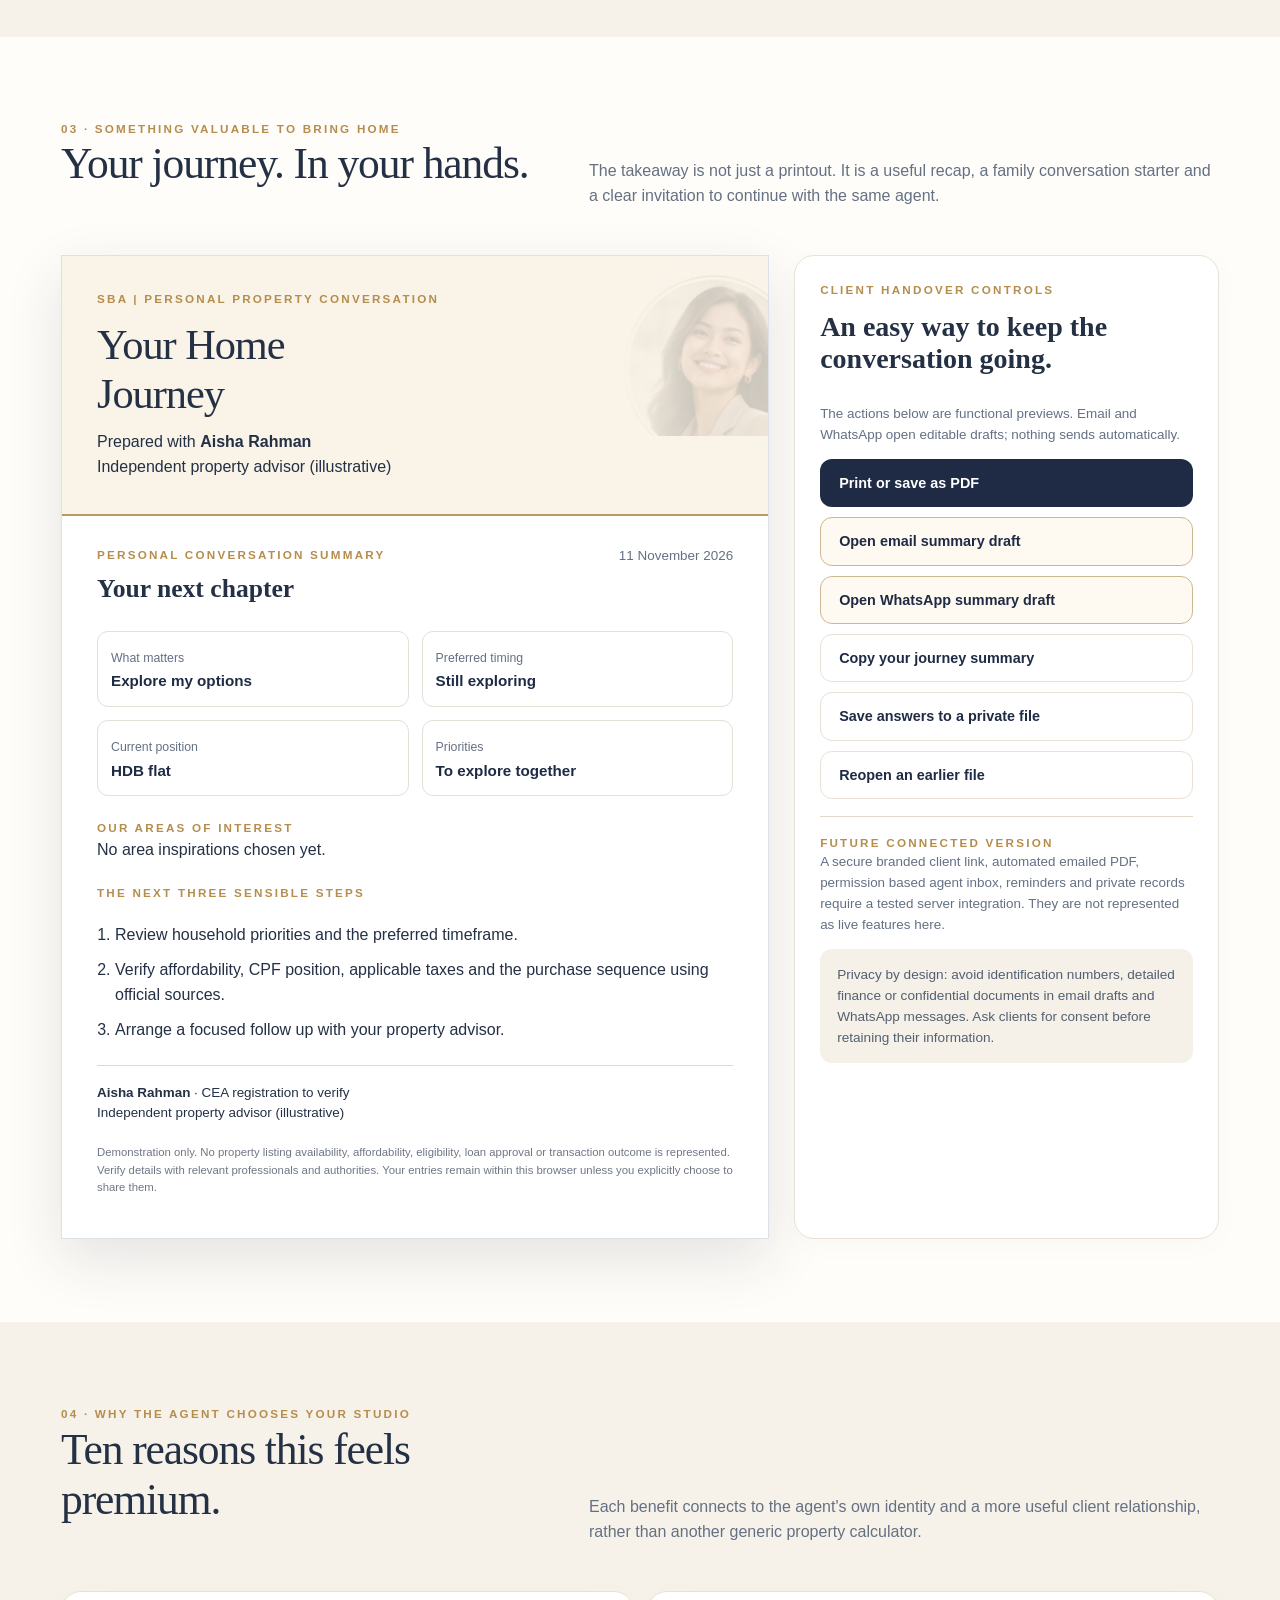
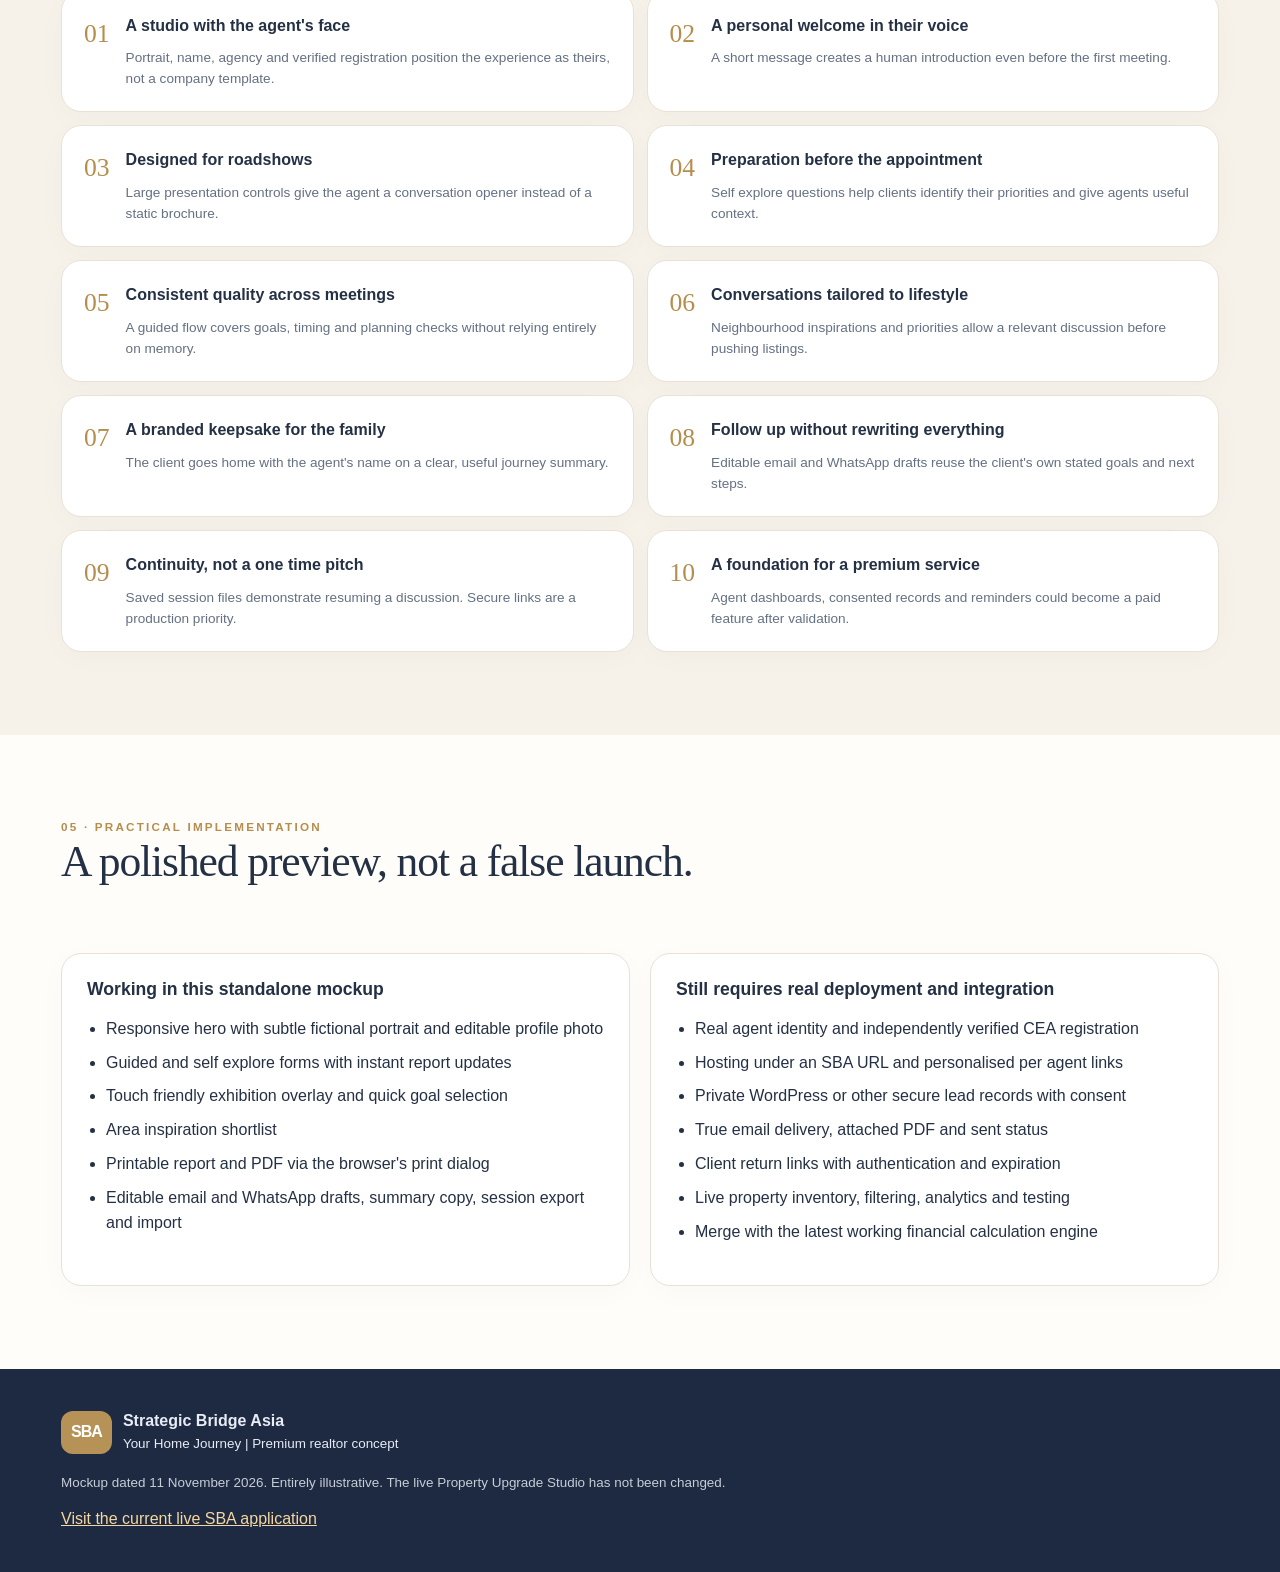
==== commit 02705c78: "Refine SBA realtor preview: remove redundant hero control strip and gate agent/exhibition modes with" ====
--- a/previews/your-home-journey-agent-feedback-12nov2026.html
+++ b/previews/your-home-journey-agent-feedback-12nov2026.html
@@ -119,11 +119,33 @@
 @media(max-width:720px){.sba-journey-section{padding-top:46px;padding-bottom:60px}.sba-journey-heading{margin-bottom:22px}.sba-journey-kicker{letter-spacing:.16em;font-size:.7rem;gap:10px}.sba-wide-break{display:none}.sba-journey-grid{grid-template-columns:1fr;gap:15px}.sba-journey-art{height:clamp(135px,40vw,235px)}.sba-journey-bottom{grid-template-columns:48px 1fr 28px;min-height:102px;padding:13px 15px;gap:13px}.sba-journey-icon{width:48px;height:48px}.sba-journey-label strong{font-size:1.19rem}.sba-journey-label span{font-size:.9rem}.sba-journey-chevron{width:28px;height:28px}}
 @media print{.sba-journey-section{display:none!important}}
 </style>
-<meta content="noindex,nofollow,noarchive" name="robots"/></head>
+<meta content="noindex,nofollow,noarchive" name="robots"/><style>
+/* SBA approved hero photo is preserved; only the redundant bottom editing strip is cropped. */
+.exact-approved-crop{width:100%;max-width:1536px;margin:0 auto;aspect-ratio:1536 / 965;overflow:hidden}
+.exact-approved-crop>.exact-approved-frame{width:100%;max-width:none}
+#exactUpload,[aria-label="Agent portrait transparency"],#exactUploadMobile,.exact-mobile-strength{display:none!important}
+.sba-editor-strength{display:flex;flex-wrap:wrap;gap:8px;margin-top:8px}
+.sba-editor-strength button{border:1px solid #d8c5a7;border-radius:999px;background:#fff;color:#20314e;padding:10px 17px;cursor:pointer;font-weight:700}
+.sba-editor-strength button[aria-pressed="true"]{background:#f0d4a5;border-color:#bd9456}
+.sba-pin-gate[hidden]{display:none!important}
+.sba-pin-gate{position:fixed;inset:0;z-index:100000;display:flex;align-items:center;justify-content:center;padding:18px;background:rgba(15,28,49,.72);backdrop-filter:blur(7px)}
+.sba-pin-card{width:min(410px,100%);border-radius:22px;background:#fffdf9;color:#20314e;box-shadow:0 26px 75px rgba(7,18,37,.35);padding:30px 28px;font:16px/1.5 Arial,sans-serif}
+.sba-pin-card .sba-pin-kicker{color:#9a773d;letter-spacing:.16em;text-transform:uppercase;font-size:11px;font-weight:800}
+.sba-pin-card h2{font:700 29px/1.2 Georgia,serif;margin:12px 0}
+.sba-pin-card p{margin:0 0 18px;color:#647084;font-size:14px}
+.sba-pin-card input{box-sizing:border-box;display:block;width:100%;border:1px solid #c9b594;border-radius:12px;background:#fff;color:#162642;padding:14px 16px;text-align:center;font:700 27px/1 Arial,sans-serif;letter-spacing:.32em}
+.sba-pin-card input:focus{outline:3px solid rgba(185,144,76,.32)}
+.sba-pin-error{min-height:21px;color:#a72e32;margin-top:8px;font-size:13px}
+.sba-pin-actions{display:flex;gap:10px;margin-top:12px}
+.sba-pin-actions button{flex:1;border-radius:12px;padding:12px 10px;cursor:pointer;font-weight:750;font-size:14px}
+#sbaPinCancel{background:#fff;border:1px solid #c5cbd4;color:#21304a}
+#sbaPinSubmit{background:#1b2d50;border:1px solid #1b2d50;color:#fff}
+@media(max-width:800px){.sba-pin-card{padding:24px 19px}}
+</style></head>
 <body>
 <header class="header exact-hidden-header"><div class="shell header-inner"><div class="brand"><div class="brand-mark">SBA</div><div><div class="brand-line">Your Home Journey</div><div class="brand-sub">A personalised realtor studio | Demonstration</div></div></div><div class="header-actions"><button class="btn light small" id="editAgent">Edit agent identity</button><button class="btn small" id="topExhibition">Exhibition mode</button></div></div></header>
 <section aria-label="Your Home Journey with Aisha Rahman, approved visual reference" class="exact-approved-hero" id="home">
-<div class="exact-approved-frame" id="exactApprovedFrame">
+<div class="exact-approved-crop"><div class="exact-approved-frame" id="exactApprovedFrame">
 <img alt="Approved Your Home Journey page: Singapore residential building, beautiful modern interior, smiling professional female realtor with translucent portrait on right, credential card, and Light Medium Strong opacity options." class="exact-approved-photo" decoding="sync" fetchpriority="high" id="sbaExactHeroImage" src="[data-uri]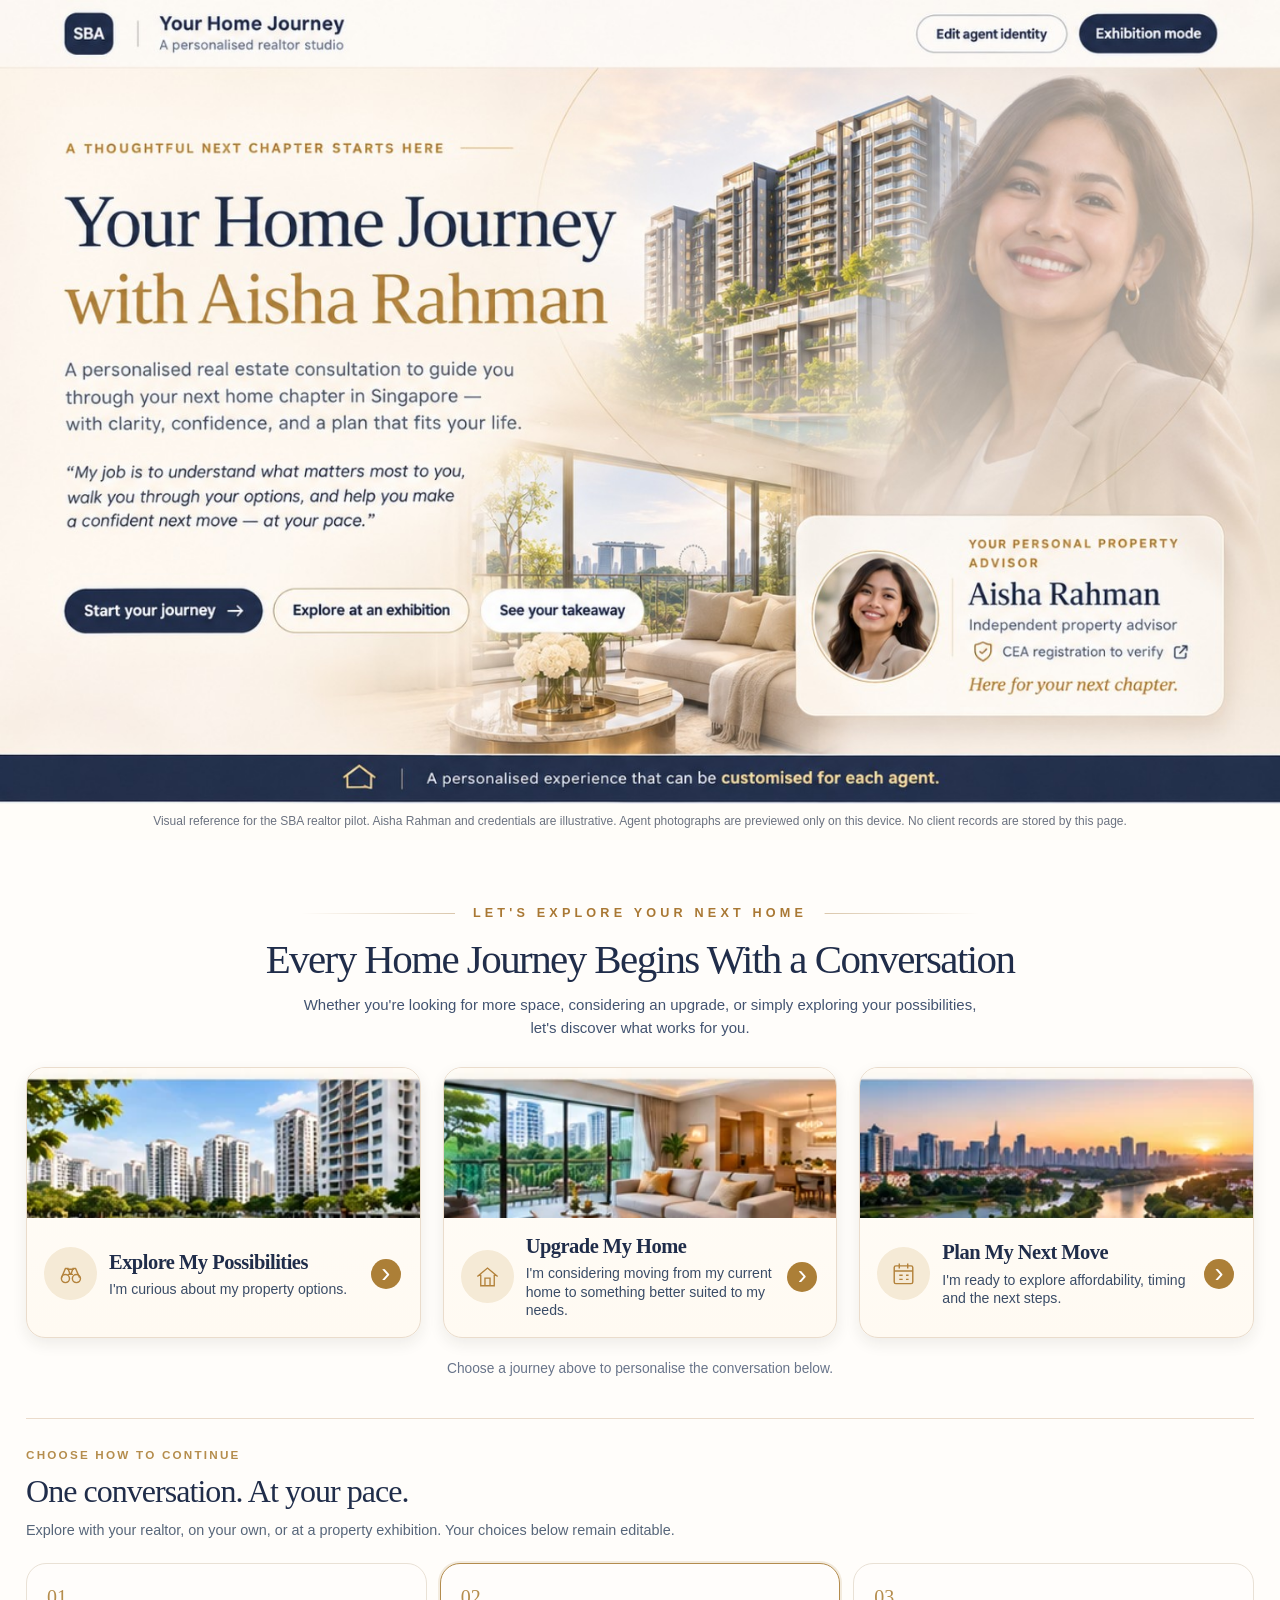
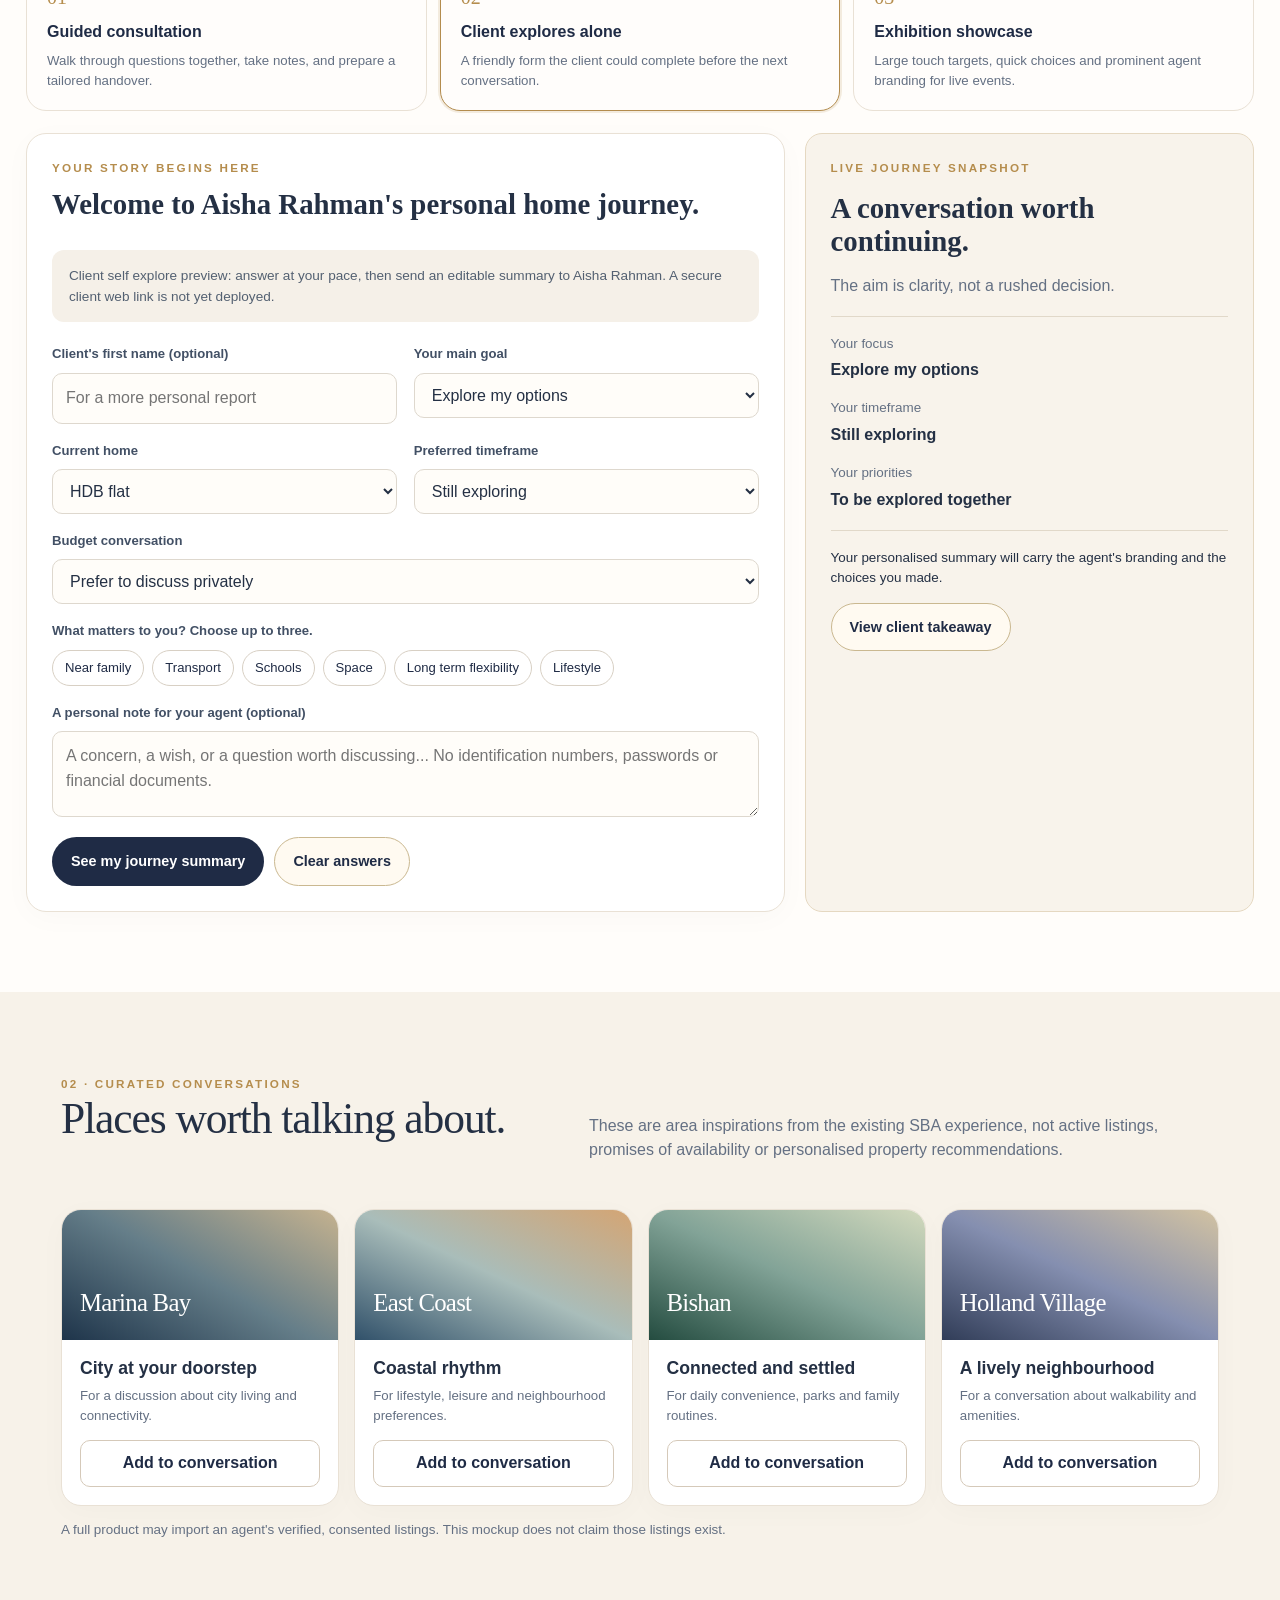
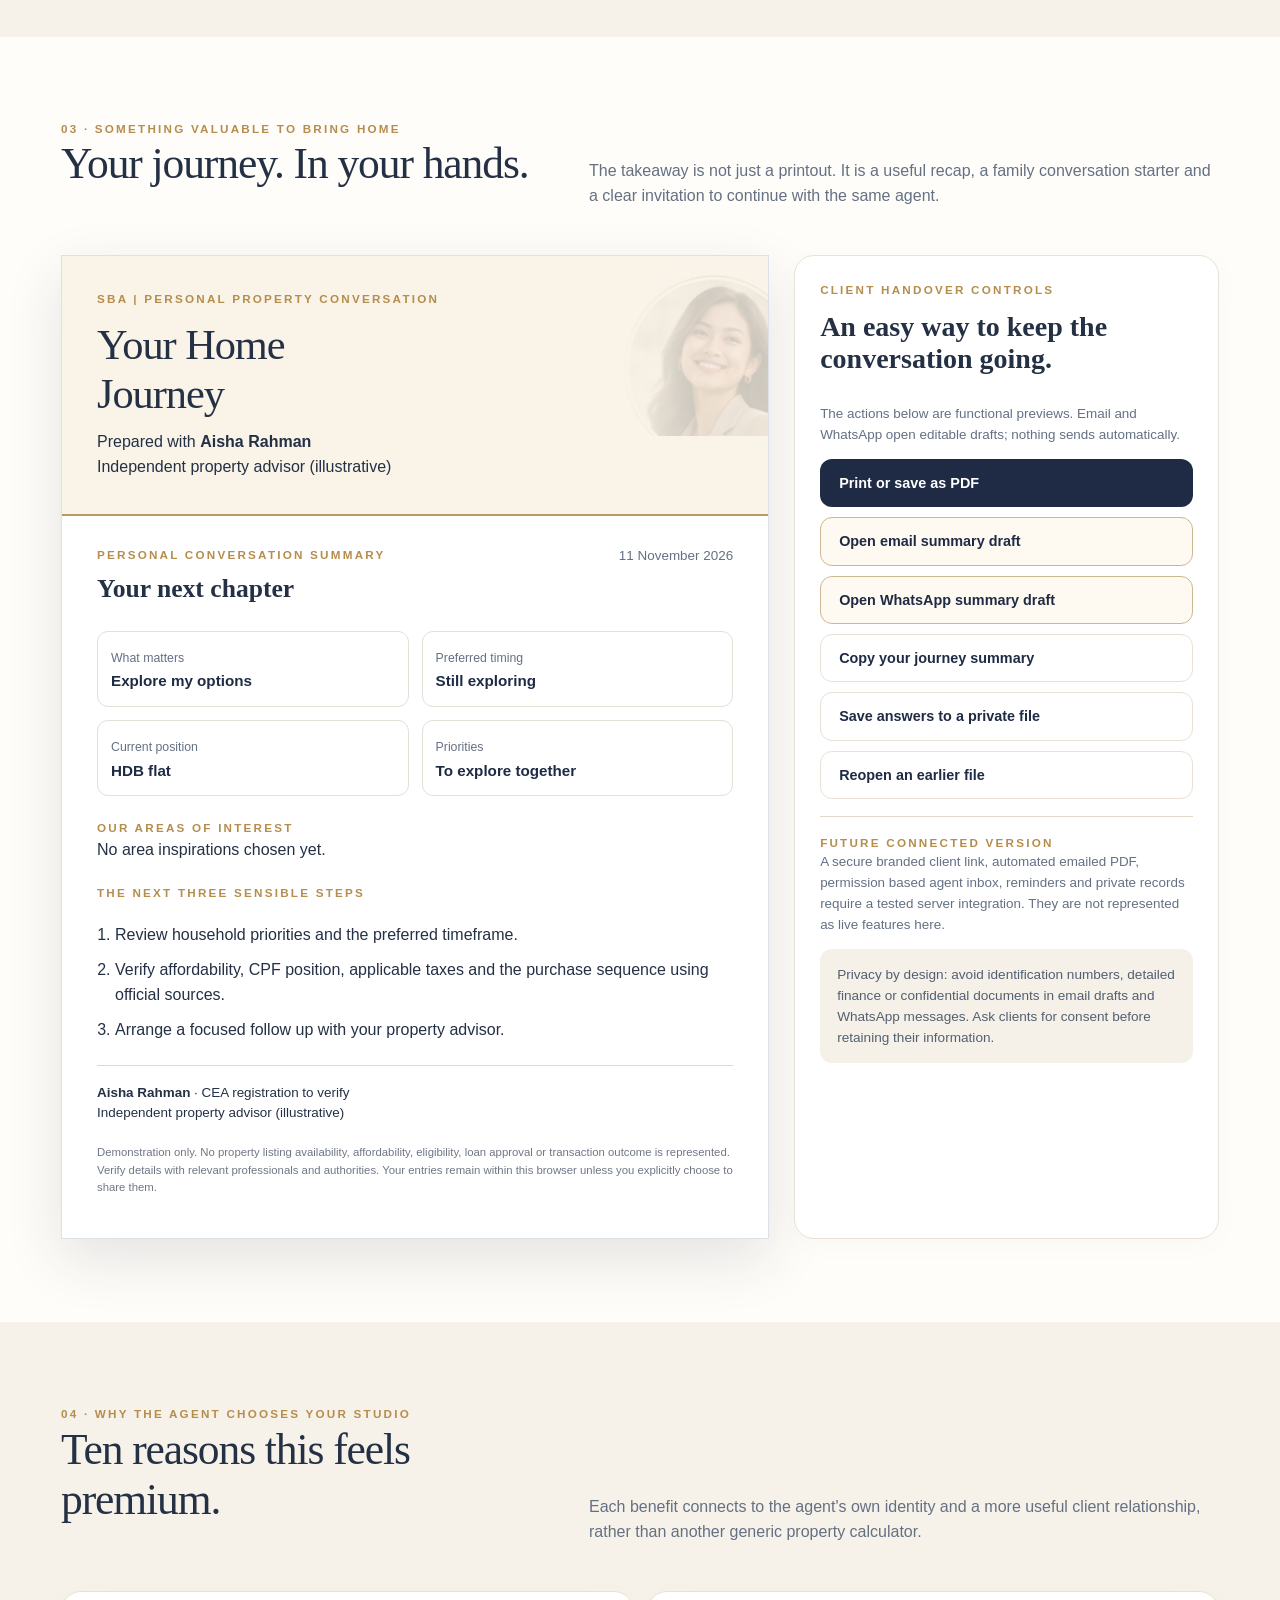
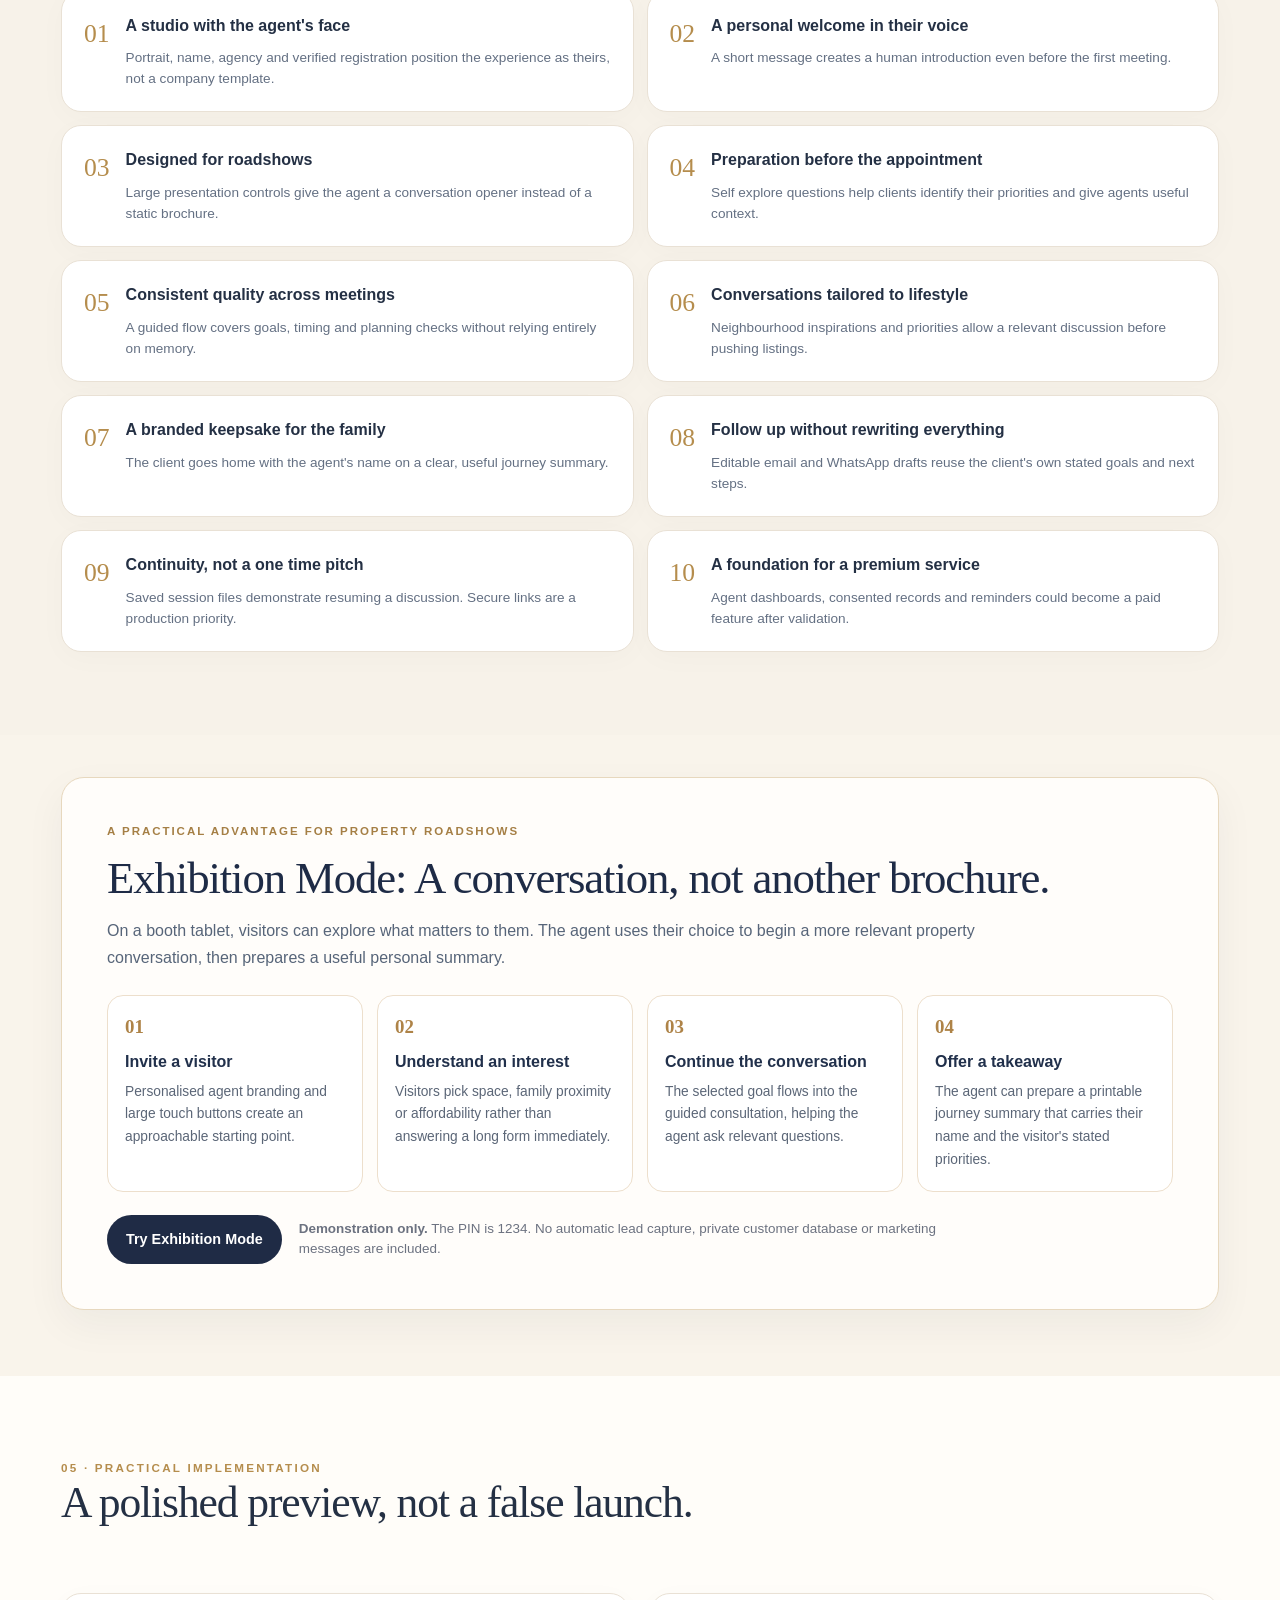
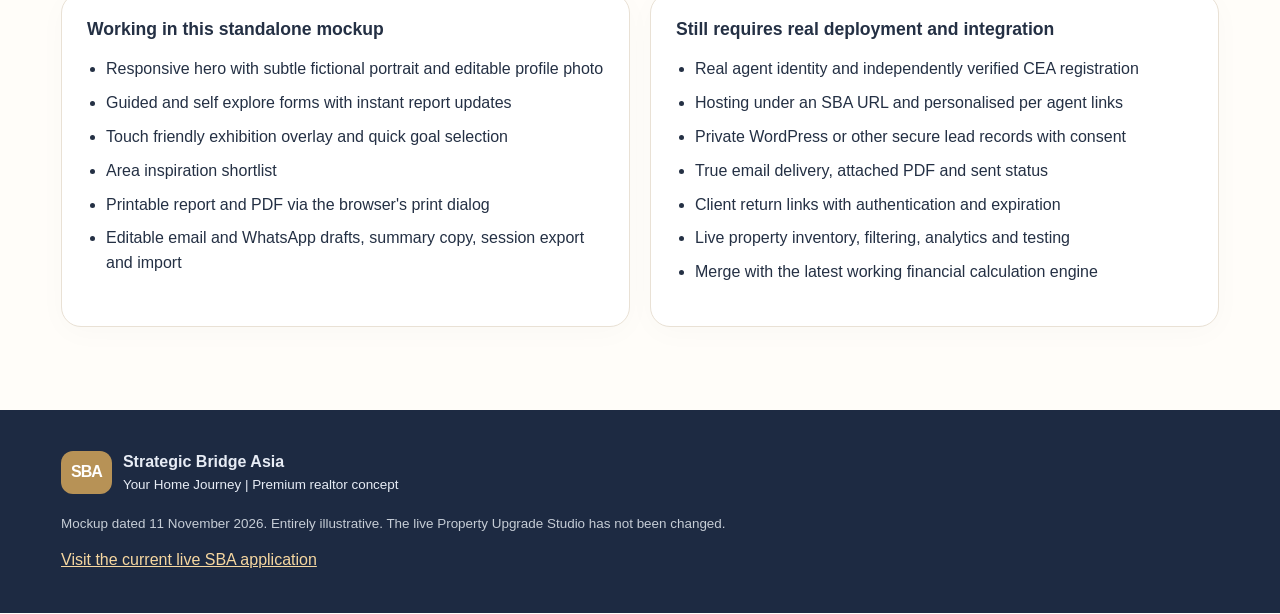
==== commit ec6e9f05: "Explain Exhibition Mode value and add next visitor reset to SBA realtor demo" ====
--- a/previews/your-home-journey-agent-feedback-12nov2026.html
+++ b/previews/your-home-journey-agent-feedback-12nov2026.html
@@ -141,6 +141,29 @@
 #sbaPinCancel{background:#fff;border:1px solid #c5cbd4;color:#21304a}
 #sbaPinSubmit{background:#1b2d50;border:1px solid #1b2d50;color:#fff}
 @media(max-width:800px){.sba-pin-card{padding:24px 19px}}
+</style><style>
+/* SBA realtor preview: exhibition explanation and kiosk assistance. All existing approved hero artwork is untouched. */
+.sba-exhibition-benefits{background:#f9f4eb;padding:42px 0 66px}
+.sba-exhibition-panel{background:#fffdfa;border:1px solid #e7d8be;border-radius:23px;box-shadow:0 15px 40px rgba(28,40,57,.05);padding:clamp(22px,4vw,45px)}
+.sba-exhibition-overline{color:#a57f45;font-size:.72rem;letter-spacing:.17em;text-transform:uppercase;font-weight:800}
+.sba-exhibition-panel h2{font:500 clamp(1.85rem,3.5vw,3rem)/1.15 Georgia,serif;letter-spacing:-.025em;color:#1e2b46;margin:12px 0}
+.sba-exhibition-intro{color:#576579;font-size:1rem;line-height:1.7;max-width:930px;margin:0 0 24px}
+.sba-exhibition-four{display:grid;grid-template-columns:repeat(4,minmax(0,1fr));gap:14px}
+.sba-exhibition-four>div{background:#fff;border:1px solid #eddfcc;border-radius:16px;padding:20px 17px;min-width:0}
+.sba-exhibition-four span{display:inline-block;color:#ae8347;font:700 1.18rem Georgia,serif;margin-bottom:13px}
+.sba-exhibition-four strong{display:block;font-size:1rem;color:#21304b;line-height:1.35}
+.sba-exhibition-four p{font-size:.86rem;line-height:1.65;color:#5b6677;margin:8px 0 0}
+.sba-exhibition-action{display:flex;align-items:center;gap:17px;margin-top:23px;flex-wrap:wrap}
+.sba-exhibition-action span{color:#6c7280;max-width:670px;font-size:.84rem;line-height:1.5}
+.sba-exh-instructions{display:flex;gap:8px;flex-wrap:wrap;margin:0 0 24px}
+.sba-exh-instructions span{display:inline-flex;align-items:center;gap:7px;border:1px solid rgba(234,208,158,.32);background:rgba(255,255,255,.08);border-radius:999px;padding:8px 11px;font-size:.8rem;color:#f3ece0}
+.sba-exh-instructions b{color:#eec883}
+.sba-exh-bottom,.sba-exhibition-top-actions{display:flex;justify-content:space-between;gap:15px;align-items:center;flex-wrap:wrap}
+.sba-exh-bottom .exh-foot{margin:0}
+.sba-exh-reset{padding:9px 13px;border:1px solid rgba(233,207,157,.65);border-radius:999px;background:transparent;color:#f9eed7;cursor:pointer;font-weight:650;font-size:.82rem}
+.sba-exh-reset:hover,.sba-exh-reset:focus-visible{background:rgba(255,255,255,.13)}
+@media(max-width:950px){.sba-exhibition-four{grid-template-columns:repeat(2,minmax(0,1fr))}}
+@media(max-width:600px){.sba-exhibition-four{grid-template-columns:1fr}.sba-exhibition-benefits{padding:25px 0 42px}.sba-exhibition-panel h2{font-size:2rem}.sba-exh-instructions{gap:6px}.sba-exh-instructions span{font-size:.72rem}.sba-exhibition-top-actions .btn{padding:9px 11px}.sba-exh-reset{padding:8px 10px}}
 </style></head>
 <body>
 <header class="header exact-hidden-header"><div class="shell header-inner"><div class="brand"><div class="brand-mark">SBA</div><div><div class="brand-line">Your Home Journey</div><div class="brand-sub">A personalised realtor studio | Demonstration</div></div></div><div class="header-actions"><button class="btn light small" id="editAgent">Edit agent identity</button><button class="btn small" id="topExhibition">Exhibition mode</button></div></div></header>
@@ -203,10 +226,27 @@
 <section class="section section-cream" id="inspirations"><div class="shell"><div class="section-head"><div><div class="eyebrow">02 · Curated conversations</div><h2>Places worth talking about.</h2></div><p class="muted">These are area inspirations from the existing SBA experience, not active listings, promises of availability or personalised property recommendations.</p></div><div class="listings"><div class="card listing" data-area="Marina Bay"><div class="listing-art">Marina Bay</div><div class="listing-info"><h3>City at your doorstep</h3><p>For a discussion about city living and connectivity.</p><button class="save-area" data-area="Marina Bay">Add to conversation</button></div></div><div class="card listing" data-area="East Coast"><div class="listing-art">East Coast</div><div class="listing-info"><h3>Coastal rhythm</h3><p>For lifestyle, leisure and neighbourhood preferences.</p><button class="save-area" data-area="East Coast">Add to conversation</button></div></div><div class="card listing" data-area="Bishan"><div class="listing-art">Bishan</div><div class="listing-info"><h3>Connected and settled</h3><p>For daily convenience, parks and family routines.</p><button class="save-area" data-area="Bishan">Add to conversation</button></div></div><div class="card listing" data-area="Holland Village"><div class="listing-art">Holland Village</div><div class="listing-info"><h3>A lively neighbourhood</h3><p>For a conversation about walkability and amenities.</p><button class="save-area" data-area="Holland Village">Add to conversation</button></div></div></div><p class="mini muted" style="margin-top:14px">A full product may import an agent's verified, consented listings. This mockup does not claim those listings exist.</p></div></section>
 <section class="section" id="takeaway"><div class="shell"><div class="section-head"><div><div class="eyebrow">03 · Something valuable to bring home</div><h2>Your journey. In your hands.</h2></div><p class="muted">The takeaway is not just a printout. It is a useful recap, a family conversation starter and a clear invitation to continue with the same agent.</p></div><div class="report-layout"><article class="report-preview" id="clientReport"><div class="report-cover"><img alt="Illustrative smiling professional realtor photo. Replace with agent consented photo." class="ghost-face agent-photo" src="[data-uri]"/><div class="eyebrow">SBA | Personal property conversation</div><h2 style="max-width:400px;font-size:2.65rem;margin:12px 0">Your Home<br/>Journey</h2><p style="margin:0;max-width:360px">Prepared with <b data-agent-name="">Aisha Rahman</b><br/><span data-agency="">Independent property advisor (illustrative)</span></p></div><div class="report-body"><div style="display:flex;justify-content:space-between;align-items:flex-start;gap:10px"><div><div class="eyebrow">Personal conversation summary</div><h3 id="reportGreeting" style="font-family:Georgia,serif;font-size:1.6rem;margin:10px 0">Your next chapter</h3></div><div class="mini muted" id="reportDate" style="text-align:right">11 Nov 2026</div></div><div class="report-grid"><div class="metric"><span>What matters</span><b id="reportGoal">Explore my options</b></div><div class="metric"><span>Preferred timing</span><b id="reportTiming">Still exploring</b></div><div class="metric"><span>Current position</span><b id="reportHome">HDB flat</b></div><div class="metric"><span>Priorities</span><b id="reportPriorities">To explore together</b></div></div><div class="eyebrow" style="margin-top:23px">Our areas of interest</div><p id="reportAreas">No area inspirations chosen yet.</p><div class="eyebrow" style="margin-top:22px">The next three sensible steps</div><ol class="steps"><li>Review household priorities and the preferred timeframe.</li><li>Verify affordability, CPF position, applicable taxes and the purchase sequence using official sources.</li><li>Arrange a focused follow up with your property advisor.</li></ol><p class="mini" id="reportPersonalNote"></p><div class="small-divider"></div><div class="mini"><b data-agent-name="">Aisha Rahman</b> · <span data-cea="">CEA registration to verify</span><br/><span data-agency="">Independent property advisor (illustrative)</span></div><p class="small-print" style="margin-top:20px">Demonstration only. No property listing availability, affordability, eligibility, loan approval or transaction outcome is represented. Verify details with relevant professionals and authorities. Your entries remain within this browser unless you explicitly choose to share them.</p></div></article><div class="card"><div class="eyebrow">Client handover controls</div><h3 style="font-family:Georgia,serif;font-size:1.75rem;margin-top:12px">An easy way to keep the conversation going.</h3><p class="muted mini">The actions below are functional previews. Email and WhatsApp open editable drafts; nothing sends automatically.</p><div class="takeaway-actions"><button class="btn" id="printReport">Print or save as PDF</button><button class="btn secondary" id="emailReport">Open email summary draft</button><button class="btn secondary" id="whatsappReport">Open WhatsApp summary draft</button><button class="btn light" id="copyReport">Copy your journey summary</button><button class="btn light" id="saveSession">Save answers to a private file</button><button class="btn light" id="loadSession">Reopen an earlier file</button><input accept=".json,application/json" class="hidden" id="loadFile" type="file"/></div><div class="small-divider"></div><div class="eyebrow">Future connected version</div><p class="mini muted">A secure branded client link, automated emailed PDF, permission based agent inbox, reminders and private records require a tested server integration. They are not represented as live features here.</p><div class="mode-note">Privacy by design: avoid identification numbers, detailed finance or confidential documents in email drafts and WhatsApp messages. Ask clients for consent before retaining their information.</div></div></div></div></section>
 <section class="section section-cream" id="why"><div class="shell"><div class="section-head"><div><div class="eyebrow">04 · Why the agent chooses your studio</div><h2>Ten reasons this feels premium.</h2></div><p class="muted">Each benefit connects to the agent's own identity and a more useful client relationship, rather than another generic property calculator.</p></div><div class="benefits"><div class="card benefit"><span class="benefit-num">01</span><div><b>A studio with the agent's face</b><p>Portrait, name, agency and verified registration position the experience as theirs, not a company template.</p></div></div><div class="card benefit"><span class="benefit-num">02</span><div><b>A personal welcome in their voice</b><p>A short message creates a human introduction even before the first meeting.</p></div></div><div class="card benefit"><span class="benefit-num">03</span><div><b>Designed for roadshows</b><p>Large presentation controls give the agent a conversation opener instead of a static brochure.</p></div></div><div class="card benefit"><span class="benefit-num">04</span><div><b>Preparation before the appointment</b><p>Self explore questions help clients identify their priorities and give agents useful context.</p></div></div><div class="card benefit"><span class="benefit-num">05</span><div><b>Consistent quality across meetings</b><p>A guided flow covers goals, timing and planning checks without relying entirely on memory.</p></div></div><div class="card benefit"><span class="benefit-num">06</span><div><b>Conversations tailored to lifestyle</b><p>Neighbourhood inspirations and priorities allow a relevant discussion before pushing listings.</p></div></div><div class="card benefit"><span class="benefit-num">07</span><div><b>A branded keepsake for the family</b><p>The client goes home with the agent's name on a clear, useful journey summary.</p></div></div><div class="card benefit"><span class="benefit-num">08</span><div><b>Follow up without rewriting everything</b><p>Editable email and WhatsApp drafts reuse the client's own stated goals and next steps.</p></div></div><div class="card benefit"><span class="benefit-num">09</span><div><b>Continuity, not a one time pitch</b><p>Saved session files demonstrate resuming a discussion. Secure links are a production priority.</p></div></div><div class="card benefit"><span class="benefit-num">10</span><div><b>A foundation for a premium service</b><p>Agent dashboards, consented records and reminders could become a paid feature after validation.</p></div></div></div></div></section>
+
+<section class="sba-exhibition-benefits" id="exhibitionBenefits" aria-labelledby="exhibitionBenefitsTitle">
+  <div class="shell">
+    <div class="sba-exhibition-panel">
+      <div class="sba-exhibition-overline">A practical advantage for property roadshows</div>
+      <h2 id="exhibitionBenefitsTitle">Exhibition Mode: A conversation, not another brochure.</h2>
+      <p class="sba-exhibition-intro">On a booth tablet, visitors can explore what matters to them. The agent uses their choice to begin a more relevant property conversation, then prepares a useful personal summary.</p>
+      <div class="sba-exhibition-four">
+        <div><span>01</span><strong>Invite a visitor</strong><p>Personalised agent branding and large touch buttons create an approachable starting point.</p></div>
+        <div><span>02</span><strong>Understand an interest</strong><p>Visitors pick space, family proximity or affordability rather than answering a long form immediately.</p></div>
+        <div><span>03</span><strong>Continue the conversation</strong><p>The selected goal flows into the guided consultation, helping the agent ask relevant questions.</p></div>
+        <div><span>04</span><strong>Offer a takeaway</strong><p>The agent can prepare a printable journey summary that carries their name and the visitor's stated priorities.</p></div>
+      </div>
+      <div class="sba-exhibition-action"><button type="button" class="btn" id="sbaBenefitsExhibition">Try Exhibition Mode</button><span><strong>Demonstration only.</strong> The PIN is 1234. No automatic lead capture, private customer database or marketing messages are included.</span></div>
+    </div>
+  </div>
+</section>
 <section class="section" id="deployment"><div class="shell"><div class="section-head"><div><div class="eyebrow">05 · Practical implementation</div><h2>A polished preview, not a false launch.</h2></div></div><div class="status-grid"><div class="card"><h3>Working in this standalone mockup</h3><ul><li>Responsive hero with subtle fictional portrait and editable profile photo</li><li>Guided and self explore forms with instant report updates</li><li>Touch friendly exhibition overlay and quick goal selection</li><li>Area inspiration shortlist</li><li>Printable report and PDF via the browser's print dialog</li><li>Editable email and WhatsApp drafts, summary copy, session export and import</li></ul></div><div class="card"><h3>Still requires real deployment and integration</h3><ul><li>Real agent identity and independently verified CEA registration</li><li>Hosting under an SBA URL and personalised per agent links</li><li>Private WordPress or other secure lead records with consent</li><li>True email delivery, attached PDF and sent status</li><li>Client return links with authentication and expiration</li><li>Live property inventory, filtering, analytics and testing</li><li>Merge with the latest working financial calculation engine</li></ul></div></div></div></section>
 <footer class="footer"><div class="shell"><div class="brand"><div class="brand-mark" style="background:#b79256">SBA</div><div><b>Strategic Bridge Asia</b><div class="mini">Your Home Journey | Premium realtor concept</div></div></div><p class="mini" style="color:#c6cdd6;margin-top:18px">Mockup dated 11 November 2026. Entirely illustrative. The live Property Upgrade Studio has not been changed.</p><a href="https://strategicbridgeasia.com/property-upgrade-studio/" rel="noopener" target="_blank">Visit the current live SBA application</a></div></footer>
 <div class="settings" id="settings"><div class="settings-panel"><button class="btn light small setting-close" id="closeSettings">Close</button><div class="eyebrow">Realtor identity editor</div><h2 style="margin-top:12px">Make it yours.</h2><p class="setting-note">Preview controls only. Your details and photograph stay in the current browser tab unless you deliberately export them. Replace illustrative credentials before sharing publicly.</p><div class="field"><label for="agentName">Realtor name</label><input id="agentName" maxlength="70" value="Aisha Rahman"/></div><div class="field" style="margin-top:15px"><label for="agentAgency">Agency or team</label><input id="agentAgency" maxlength="95" value="Independent property advisor (illustrative)"/></div><div class="field" style="margin-top:15px"><label for="agentCea">Verified CEA registration</label><input id="agentCea" maxlength="45" placeholder="Leave blank until verified" value=""/></div><div class="field" style="margin-top:15px"><label for="agentEmail">Business email (optional)</label><input id="agentEmail" maxlength="100" placeholder="agent@example.com" type="email"/></div><div class="field" style="margin-top:15px"><label for="agentPhone">Business WhatsApp country code and number (optional)</label><input id="agentPhone" inputmode="numeric" maxlength="22" placeholder="65xxxxxxxx" type="tel"/></div><div class="field" style="margin-top:15px"><label for="agentWelcome">Your welcome line</label><textarea id="agentWelcome" maxlength="260">My job is to help you see your options clearly, at your pace. We will plan your next move together.</textarea></div><div class="field" style="margin-top:15px"><label for="agentPhotoInput">Upload an agent portrait (image file)</label><input accept="image/jpeg,image/png,image/webp" id="agentPhotoInput" type="file"/></div><div class="field" style="margin-top:15px"><label>Portrait silhouette strength</label><div class="sba-editor-strength" role="group" aria-label="Portrait silhouette strength"><button type="button" data-photo-strength="light">Light</button><button type="button" data-photo-strength="medium">Medium</button><button type="button" data-photo-strength="strong">Strong</button></div></div><div class="mode-note" style="margin-top:19px">A real agent should confirm their profile details, photo rights, and the applicable agency or advertising requirements before publication.</div><button class="btn" id="applyAgent" style="width:100%;margin-top:6px">Apply to this preview</button></div></div>
-<div aria-label="Exhibition preview" aria-modal="true" class="exhibition" id="exhibition" role="dialog"><div class="exhibition-inner"><div class="exhibition-top"><div><div class="eyebrow" style="color:#d9b978">SBA | Exhibition experience</div><div style="font-weight:750;font-size:1.1rem">Your Home Journey <span style="color:#d5b17d">with <span data-agent-name="">Aisha Rahman</span></span></div></div><button class="btn light" id="closeExhibition">Exit exhibition</button></div><div class="exhibition-main"><div><div class="eyebrow" style="color:#f3d69e">What matters in your next home?</div><h2>Let's make<br/>the next move<br/>meaningful.</h2><p style="font-size:1.2rem;color:#dfe8f0;max-width:650px">Choose one starting point. We can explore it together in just a few taps.</p><div class="exh-choices"><button class="exh-choice" data-exh-goal="Find more room to grow">More space for family</button><button class="exh-choice" data-exh-goal="Move closer to family">Closer to people I love</button><button class="exh-choice" data-exh-goal="Understand affordability">A clearer financial picture</button></div></div><img alt="Illustrative smiling professional realtor photo. Replace with agent consented photo." class="exh-portrait agent-photo" src="[data-uri]"/></div><div class="exh-foot">Large screen preview · Fictional realtor photograph · No information sent or saved · Escape to exit</div></div></div>
+<div aria-label="Exhibition preview" aria-modal="true" class="exhibition" id="exhibition" role="dialog"><div class="exhibition-inner"><div class="exhibition-top"><div><div class="eyebrow" style="color:#d9b978">SBA | Exhibition experience</div><div style="font-weight:750;font-size:1.1rem">Your Home Journey <span style="color:#d5b17d">with <span data-agent-name="">Aisha Rahman</span></span></div></div><div class="sba-exhibition-top-actions"><button class="sba-exh-reset" type="button" id="sbaResetExhibitionTop">Reset for next visitor</button><button class="btn light" id="closeExhibition">Exit exhibition</button></div></div><div class="exhibition-main"><div><div class="sba-exh-instructions" aria-label="How this exhibition demonstration works"><span><b>01</b> Tap an interest</span><span><b>02</b> Discuss with the agent</span><span><b>03</b> Receive a summary</span></div><div class="eyebrow" style="color:#f3d69e">What matters in your next home?</div><h2>Let's make<br/>the next move<br/>meaningful.</h2><p style="font-size:1.2rem;color:#dfe8f0;max-width:650px">Choose one starting point. We can explore it together in just a few taps.</p><div class="exh-choices"><button class="exh-choice" data-exh-goal="Find more room to grow">More space for family</button><button class="exh-choice" data-exh-goal="Move closer to family">Closer to people I love</button><button class="exh-choice" data-exh-goal="Understand affordability">A clearer financial picture</button></div></div><img alt="Illustrative smiling professional realtor photo. Replace with agent consented photo." class="exh-portrait agent-photo" src="[data-uri]"/></div><div class="sba-exh-bottom"><p class="exh-foot">Roadshow demonstration · Illustrative realtor · No automatic collection or transmission of visitor information</p><button type="button" id="sbaResetExhibition" class="sba-exh-reset">Clear answers for next visitor</button></div></div></div>
 <div aria-live="polite" class="toast" id="toast" role="status"></div>
 <script>
 (()=>{'use strict';
@@ -366,5 +406,25 @@
   });
 })();
 </script>
+<div id="sbaExhResetStatus" class="sr-only" aria-live="polite" style="position:absolute;width:1px;height:1px;overflow:hidden;clip-path:inset(50%)"></div>
+
+<script>
+/* Exhibition demo enhancements: benefits shortcut and next visitor privacy reset. */
+(()=>{
+  'use strict';
+  const $=id=>document.getElementById(id);
+  const launch=$('sbaBenefitsExhibition');
+  launch?.addEventListener('click',()=> $('topExhibition')?.click());
+  const reset=()=>{
+    $('clearInputs')?.click();
+    document.querySelectorAll('.sba-journey-card').forEach(b=>b.setAttribute('aria-pressed','false'));
+    if($('sbaJourneyStatus'))$('sbaJourneyStatus').textContent='Choose a journey above to personalise the conversation below.';
+    $('exhibition')?.scrollTo({top:0,behavior:'smooth'});
+    const msg=$('sbaExhResetStatus');
+    if(msg)msg.textContent='Previous visitor answers cleared from this browser preview. Ready for the next visitor.';
+  };
+  for(const id of ['sbaResetExhibition','sbaResetExhibitionTop']) $(id)?.addEventListener('click',reset);
+})();
+</script>
 </body>
 </html>
